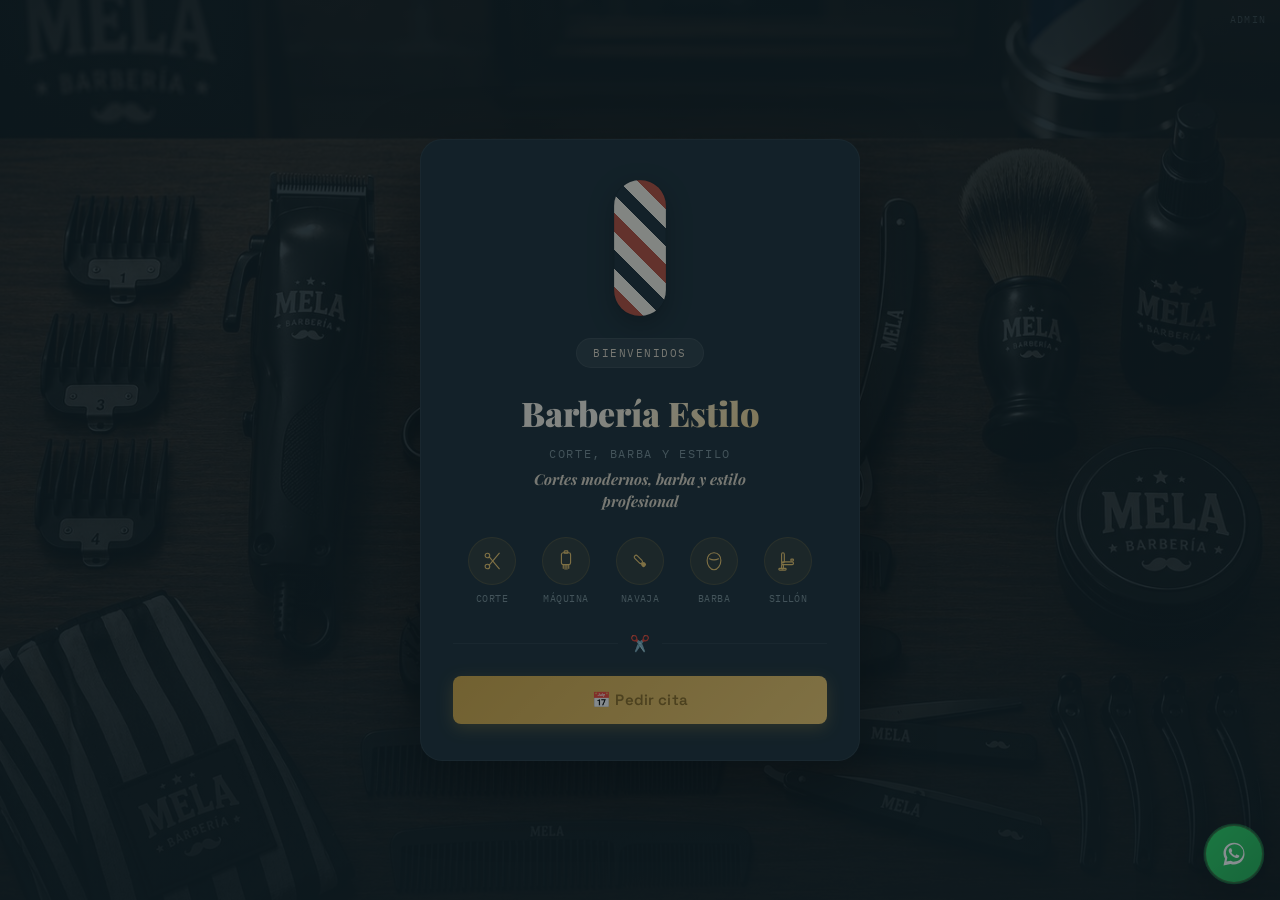
==== agenda.html.html @ bf713945 "renombrar index a agenda" ====
<!DOCTYPE html>
<html lang="es">
<head>
  <meta charset="UTF-8" />
  <meta http-equiv="refresh" content="0; url=bienvenida.html">
  <meta name="viewport" content="width=device-width, initial-scale=1.0" />
  <title>Barbería Estilo — Agenda tu Cita</title>
  <link rel="preconnect" href="https://fonts.googleapis.com" />
  <link rel="preconnect" href="https://fonts.gstatic.com" crossorigin />
  <link href="https://fonts.googleapis.com/css2?family=Playfair+Display:ital,wght@0,700;0,900;1,700&family=Space+Grotesk:wght@400;500;600;700&family=IBM+Plex+Mono:wght@400;500;600&display=swap" rel="stylesheet" />
  <link rel="stylesheet" href="css/style.css" />
</head>
<body class="barber-bg page-fade">
  <a href="admin.html" class="corner-admin">Admin</a>

  <div class="page">
    <header class="top">
      <p id="bizTagline">Corte, barba y estilo</p>
      <h1 id="bizName">Barbería Estilo</h1>
      <a href="bienvenida.html" class="home-link" id="btnGoHome">← Inicio</a>
    </header>

    <div class="barber-strip" aria-hidden="true"></div>
    <div class="tools-row" aria-hidden="true">
      <span>💈</span><span>✂️</span><span>🪒</span>
    </div>

    <div class="schedule-split" id="scheduleSplit">

      <!-- Calendario completo (visible por defecto) -->
      <section class="sheet calendar-sheet" id="calendarSheet">
        <div class="calendar-header">
          <button class="calendar-nav-btn" id="btnCalPrev" aria-label="Mes anterior" type="button">◀</button>
          <h2 id="calMonthLabel">—</h2>
          <button class="calendar-nav-btn" id="btnCalNext" aria-label="Mes siguiente" type="button">▶</button>
        </div>
        <div class="calendar-grid" id="calendarGrid"></div>
        <div class="calendar-legend">
          <span><i class="dot dot-today"></i> Hoy</span>
          <span><i class="dot dot-selected"></i> Elegido</span>
          <span><i class="dot dot-rest"></i> Cerrado</span>
        </div>
      </section>

      <!-- Barra colapsada (visible solo cuando hay día seleccionado) -->
      <button class="cal-collapsed-bar" id="calCollapsedBar" aria-label="Mostrar calendario" type="button">
        <span class="ccb-icon">📅</span>
        <span class="ccb-label" id="ccbLabel">—</span>
        <span class="ccb-arrow">▼</span>
      </button>

      <!-- Panel de horarios -->
      <section class="sheet slots-panel" id="slotsPanel">
        <div class="day-chip-bar">
          <span class="day-chip-label">Citas para</span>
          <span class="day-chip" id="selectedDayChip">
            <span class="day-chip-dot"></span>
            <span id="selectedDayLabel">—</span>
          </span>
        </div>
        <div id="dayContent"></div>
      </section>

    </div>
  </div>

  <!-- Modal de reserva -->
  <div class="overlay" id="overlay">
    <div class="modal">
      <div class="form-content" id="formContent">
        <button class="modal-close" id="btnCancel" aria-label="Cerrar">✕</button>
        <h3>Confirma tu cita</h3>
        <p class="modal-sub" id="modalSummary">—</p>

        <div class="field">
          <label>¿Qué servicio quieres?</label>
          <div class="service-grid" id="serviceGrid">
            <div class="service-card" data-service="Corte de pelo">
              <span class="icon">✂️</span>
              <span class="label">Corte de pelo</span>
            </div>
            <div class="service-card" data-service="Arreglo de barba">
              <span class="icon">🪒</span>
              <span class="label">Arreglo de barba</span>
            </div>
            <div class="service-card" data-service="Corte + Barba">
              <span class="icon">💈</span>
              <span class="label">Corte y barba</span>
            </div>
            <div class="service-card" data-service="Diseño / Marcado">
              <span class="icon">🎯</span>
              <span class="label">Diseño / Marcado</span>
            </div>
          </div>
        </div>

        <div class="contact-reveal" id="contactReveal">
          <div class="contact-reveal-inner">
            <div class="field">
              <label for="inputName">Tu nombre</label>
              <input type="text" id="inputName" placeholder="Ej: Juan Pérez" autocomplete="given-name" />
            </div>
            <div class="field">
              <label for="inputPhone">Tu WhatsApp</label>
              <input type="tel" id="inputPhone" placeholder="Ej: 3001234567" autocomplete="tel" inputmode="numeric" />
            </div>

            <div class="modal-actions">
              <button class="btn btn-primary" id="btnConfirm">📲 Enviar por WhatsApp</button>
            </div>
          </div>
        </div>
      </div>

      <!-- Pantalla de éxito: aparece tras confirmar, antes de ir a WhatsApp -->
      <div class="success-screen" id="successScreen">
        <div class="success-check">
          <svg viewBox="0 0 52 52">
            <circle class="success-check-circle" cx="26" cy="26" r="24" fill="none"/>
            <path class="success-check-mark" fill="none" d="M14 27l7 7 17-17"/>
          </svg>
        </div>
        <h3>¡Cita enviada!</h3>
        <p>Te llevamos a WhatsApp para confirmar…</p>
      </div>
    </div>
  </div>

  <!-- Pantalla de transición -->
  <div class="cut-transition" id="cutTransition" aria-hidden="true">
    <div class="cut-transition-img">
      <img src="img/transicion-vuelta.jpg" alt="Barbero cortando el cabello de un niño en la barbería" />
    </div>
    <p class="cut-transition-text">Volviendo al inicio…</p>
  </div>

  <script src="js/config.js"></script>
  <script src="js/dates.js"></script>
  <script src="js/store.js"></script>
  <script src="js/client.js"></script>
  <script src="js/whatsapp-float.js"></script>
</body>
</html>
---- css/style.css ----
/* ============================================================
   BARBERÍA ESTILO — Diseño Premium v2
   Inspiración: señalética vintage de peluquerías clásicas +
   tarjetas de presentación de lujo + tablero analógico de vuelos
   ============================================================ */

@import url('https://fonts.googleapis.com/css2?family=Playfair+Display:ital,wght@0,700;0,900;1,700&family=Space+Grotesk:wght@400;500;600;700&family=IBM+Plex+Mono:wght@400;500;600&display=swap');

:root {
  /* Paleta */
  --bg:        #0e1a1f;
  --bg-mid:    #142028;
  --bg-card:   #1a2b34;
  --paper:     #f5efe3;
  --paper-dim: #e0d6c5;
  --paper-off: #cfc4ae;
  --ink:       #1b1f22;
  --ink-mid:   #3d4a50;
  --ink-soft:  #7a8d94;

  --gold:      #d4a843;
  --gold-lt:   #f0c76a;
  --gold-dk:   #8a6920;
  --gold-bg:   rgba(212, 168, 67, 0.10);

  --rust:      #b84c3a;
  --rust-lt:   #e0705c;
  --sage:      #5a9472;
  --sage-bg:   rgba(90, 148, 114, 0.12);
  --occupied:  rgba(184, 76, 58, 0.12);

  --line:      rgba(255,255,255,0.06);
  --line-warm: rgba(212, 168, 67, 0.15);

  /* Tipografía */
  --font-serif:   'Playfair Display', 'Georgia', serif;
  --font-display: 'Space Grotesk', 'Segoe UI', sans-serif;
  --font-mono:    'IBM Plex Mono', 'Courier New', monospace;
  --font-body:    'Space Grotesk', 'Segoe UI', sans-serif;

  --radius-sm: 8px;
  --radius:    14px;
  --radius-lg: 22px;

  /* Sombras */
  --shadow-sm:  0 2px 8px rgba(0,0,0,0.25);
  --shadow-md:  0 8px 28px rgba(0,0,0,0.35);
  --shadow-lg:  0 24px 64px rgba(0,0,0,0.55);
  --glow-gold:  0 0 24px rgba(212,168,67,0.18);
}

/* ─── RESET ─── */
*, *::before, *::after { box-sizing: border-box; }
html, body { margin: 0; padding: 0; }
html {
  background-color: var(--bg);
  color-scheme: dark;
  overflow-x: hidden;
}

/* ─── BODY ─── */
body {
  background-color: var(--bg);
  color: var(--paper);
  font-family: var(--font-body);
  font-size: 15px;
  line-height: 1.5;
  min-height: 100vh;
  -webkit-font-smoothing: antialiased;
  -moz-osx-font-smoothing: grayscale;
}

a { color: inherit; }

/* ─── TRANSICIÓN ENTRE PÁGINAS (fade de entrada general) ───
   Importante: aquí solo se anima "opacity", nunca "transform".
   Si el <body> tuviera una propiedad transform (aunque sea
   translateY(0) al terminar), el fondo fijo (foto) dejaría de
   anclarse a la ventana del navegador y "temblaría"/se movería
   raro al hacer scroll en el celular. */
body.page-fade {
  opacity: 0;
  animation: pageFadeIn 0.45s ease forwards;
}
@keyframes pageFadeIn {
  from { opacity: 0; }
  to   { opacity: 1; }
}
body.page-fade-out {
  animation: pageFadeOut 0.32s ease forwards;
}
@keyframes pageFadeOut {
  from { opacity: 1; }
  to   { opacity: 0; }
}
@media (prefers-reduced-motion: reduce) {
  body.page-fade,
  body.page-fade-out { animation: none; opacity: 1; }
}
/* ─── PANTALLA DE TRANSICIÓN: imagen del barbero al pedir cita ─── */
.cut-transition {
  position: fixed;
  inset: 0;
  z-index: 999;
  display: none;
  flex-direction: column;
  align-items: center;
  justify-content: center;
  gap: 18px;
  background: var(--bg);
  opacity: 0;
}
.cut-transition.is-visible {
  display: flex;
  animation: cutFadeIn 0.4s ease forwards;
}
@keyframes cutFadeIn {
  from { opacity: 0; }
  to   { opacity: 1; }
}

.cut-transition-img {
  position: relative;
  width: min(94vw, 620px);
  aspect-ratio: 5 / 4;
  border-radius: 22px;
  overflow: hidden;
  border: 2px solid var(--line-warm);
  box-shadow: 0 18px 50px rgba(0,0,0,0.5);
}
.cut-transition-img img {
  width: 100%;
  height: 100%;
  object-fit: cover;
  display: block;
  animation: cutZoom 2.5s ease-in-out forwards;
}
@keyframes cutZoom {
  from { transform: scale(1); }
  to   { transform: scale(1.08); }
}

/* Barras de carga a los lados de la imagen */
.cut-transition-img::before,
.cut-transition-img::after {
  content: '';
  position: absolute;
  top: 0;
  width: 4px;
  height: 0;
  background: linear-gradient(to bottom, var(--gold), var(--gold-dk));
  border-radius: 0 2px 2px 0;
  z-index: 2;
  animation: sideBarFill 2.3s ease-in-out forwards;
}
.cut-transition-img::before { left: 0; border-radius: 0 2px 2px 0; }
.cut-transition-img::after  { right: 0; border-radius: 2px 0 0 2px; }

@keyframes sideBarFill {
  0%   { height: 0; opacity: 1; }
  85%  { height: 100%; opacity: 1; }
  100% { height: 100%; opacity: 0.7; }
}

.cut-transition-text {
  font-family: var(--font-mono);
  font-size: 15px;
  letter-spacing: 0.04em;
  color: var(--paper-dim);
  animation: cutTextPulse 1.4s ease-in-out infinite;
}
@keyframes cutTextPulse {
  0%, 100% { opacity: 0.6; }
  50% { opacity: 1; }
}

@media (prefers-reduced-motion: reduce) {
  .cut-transition-img img { animation: none; }
  .cut-transition-text { animation: none; opacity: 1; }
}

/* ─── FONDO: solo la foto, fija detrás de todo el contenido ───
   Se oscurece con un degradado encima (en vez de aclarar/oscurecer
   la imagen misma) para que el texto y las tarjetas claras sigan
   siendo perfectamente legibles. translateZ(0) + will-change fuerzan
   a que el navegador la trate como una capa aparte: así no tiembla
   ni parpadea al hacer scroll en el celular. */
body.barber-bg {
  position: relative;
}

body.barber-bg::after {
  content: "";
  position: fixed;
  top: 0;
  right: 0;
  bottom: 0;
  left: 0;
  z-index: 0;
  pointer-events: none;
  background-color: var(--bg);
  background-image:
    linear-gradient(
      180deg,
      rgba(14,26,31,0.88) 0%,
      rgba(14,26,31,0.78) 30%,
      rgba(14,26,31,0.82) 70%,
      rgba(14,26,31,0.92) 100%
    ),
    url('../img/fondo-completo.jpg');
  background-repeat: no-repeat, no-repeat;
  background-position: center, center;
  background-size: cover, cover;
  transform: translateZ(0);
  will-change: transform;
  backface-visibility: hidden;
}

body.barber-bg .page,
body.barber-bg .landing {
  position: relative;
  z-index: 1;
}

/* ─── ENLACE ADMIN (esquina) ─── */
.corner-admin {
  position: fixed;
  top: 12px;
  right: 14px;
  font-family: var(--font-mono);
  font-size: 10px;
  letter-spacing: 0.12em;
  text-transform: uppercase;
  color: var(--ink-soft);
  text-decoration: none;
  opacity: 0.35;
  z-index: 100;
  transition: opacity 0.15s, color 0.15s;
}
.corner-admin:hover { opacity: 1; color: var(--gold); }

/* ─── LAYOUT ─── */
.page {
  max-width: 660px;
  margin: 0 auto;
  padding: 36px 20px 80px;
}

/* ─── HEADER ─── */
header.top {
  text-align: center;
  margin-bottom: 28px;
  padding-bottom: 24px;
  border-bottom: 1px solid var(--line);
}

header.top h1 {
  font-family: var(--font-serif);
  font-size: 38px;
  font-weight: 900;
  letter-spacing: -0.01em;
  margin: 0 0 4px;
  background: linear-gradient(135deg, var(--paper) 40%, var(--gold-lt) 100%);
  -webkit-background-clip: text;
  -webkit-text-fill-color: transparent;
  background-clip: text;
}

header.top p {
  font-family: var(--font-mono);
  font-size: 12px;
  letter-spacing: 0.18em;
  text-transform: uppercase;
  color: var(--gold);
  margin: 0 0 14px;
}

/* ─── DECORACIÓN BARBERÍA ─── */
.barber-strip {
  height: 5px;
  border-radius: 999px;
  margin-bottom: 20px;
  background: repeating-linear-gradient(
    45deg,
    var(--rust) 0 8px,
    #fff 8px 16px,
    var(--sage) 16px 24px,
    #fff 24px 32px
  );
  opacity: 0.7;
}

.tools-row {
  display: flex;
  justify-content: center;
  gap: 20px;
  font-size: 20px;
  margin: 0 0 20px;
  opacity: 0.85;
}

/* Subtle bob animation for tools */
.tools-row span:nth-child(1) { animation: bob 2.8s ease-in-out infinite; }
.tools-row span:nth-child(2) { animation: bob 2.8s ease-in-out infinite 0.4s; }
.tools-row span:nth-child(3) { animation: bob 2.8s ease-in-out infinite 0.8s; }

@keyframes bob {
  0%, 100% { transform: translateY(0); }
  50%       { transform: translateY(-4px); }
}

/* ─── ENLACE INICIO ─── */
.home-link {
  display: inline-flex;
  align-items: center;
  gap: 6px;
  font-family: var(--font-mono);
  font-size: 11px;
  letter-spacing: 0.12em;
  text-transform: uppercase;
  color: var(--ink-soft);
  text-decoration: none;
  border: 1px solid var(--line);
  border-radius: 999px;
  padding: 6px 14px;
  transition: border-color 0.15s, color 0.15s;
}
.home-link:hover { border-color: var(--gold); color: var(--gold); }

/* ─── TIRA DE FECHAS ─── */
.date-strip {
  display: flex;
  gap: 8px;
  overflow-x: auto;
  padding-bottom: 10px;
  margin-bottom: 24px;
  scrollbar-width: thin;
  scrollbar-color: var(--line-warm) transparent;
}

.date-chip {
  flex: 0 0 auto;
  min-width: 62px;
  text-align: center;
  background: var(--bg-card);
  border: 1px solid var(--line);
  border-radius: var(--radius-sm);
  padding: 12px 8px;
  cursor: pointer;
  transition: transform 0.15s cubic-bezier(.34,1.56,.64,1),
              border-color 0.15s, background 0.15s, box-shadow 0.15s;
  font-family: var(--font-mono);
  position: relative;
}

.date-chip:hover {
  transform: translateY(-3px);
  border-color: var(--line-warm);
  box-shadow: var(--shadow-sm);
}

.date-chip .dow {
  display: block;
  font-size: 10px;
  letter-spacing: 0.12em;
  text-transform: uppercase;
  color: var(--ink-soft);
}

.date-chip .day {
  display: block;
  font-size: 22px;
  font-weight: 700;
  margin-top: 3px;
  color: var(--paper);
}

.date-chip.is-rest {
  border-color: rgba(184,76,58,0.35);
  background: rgba(184,76,58,0.06);
  opacity: 0.75;
}
.date-chip.is-rest .day { color: var(--rust-lt); }
.date-chip.is-rest .dow { color: var(--rust-lt); opacity: 0.6; }
.date-chip.is-rest:hover { transform: none; box-shadow: none; }

.closed-tag {
  display: block;
  margin-top: 4px;
  font-size: 8px;
  letter-spacing: 0.08em;
  text-transform: uppercase;
  font-weight: 600;
  color: var(--rust-lt);
}

/* ─── CALENDARIO DEL CLIENTE (libreta de turnos) ─── */
.calendar-sheet { padding-bottom: 18px; }

.calendar-header {
  display: flex;
  align-items: center;
  justify-content: space-between;
  gap: 10px;
  margin-bottom: 2px;
}
.calendar-header h2 {
  margin: 0;
  text-align: center;
  flex: 1;
}

.calendar-nav-btn {
  width: 36px;
  height: 36px;
  flex-shrink: 0;
  border-radius: 50%;
  border: 1.5px solid var(--paper-dim);
  background: #fff;
  color: var(--ink-mid);
  font-size: 12px;
  display: flex;
  align-items: center;
  justify-content: center;
  cursor: pointer;
  transition: border-color 0.15s, color 0.15s, transform 0.12s, box-shadow 0.15s;
}
.calendar-nav-btn:hover:not(:disabled) {
  border-color: var(--gold);
  color: var(--gold-dk);
  transform: translateY(-1px);
  box-shadow: var(--shadow-sm);
}
.calendar-nav-btn:active:not(:disabled) { transform: scale(0.94); }
.calendar-nav-btn:disabled { opacity: 0.25; cursor: default; }

.calendar-grid {
  display: grid;
  grid-template-columns: repeat(7, 1fr);
  gap: 6px;
  margin: 18px 0 14px;
}

.calendar-cell {
  position: relative;
  aspect-ratio: 1;
  display: flex;
  flex-direction: column;
  align-items: center;
  justify-content: center;
  gap: 3px;
  border-radius: var(--radius-sm);
  border: 1.5px solid var(--paper-dim);
  background: #fff;
  cursor: pointer;
  transition: transform 0.14s cubic-bezier(.34,1.56,.64,1),
              border-color 0.15s, background 0.15s, box-shadow 0.15s;
}
.calendar-cell:hover { transform: translateY(-2px); box-shadow: var(--shadow-sm); border-color: var(--sage); }

.cal-day-num {
  font-family: var(--font-display);
  font-size: 15px;
  font-weight: 700;
  color: var(--ink);
}

.calendar-cell.is-head {
  background: transparent;
  border: none;
  cursor: default;
  aspect-ratio: auto;
  padding: 4px 0;
  font-family: var(--font-mono);
  font-size: 10px;
  letter-spacing: 0.1em;
  color: var(--ink-soft);
}
.calendar-cell.is-head:hover { transform: none; box-shadow: none; }

.calendar-cell.is-empty { background: transparent; border: none; cursor: default; }
.calendar-cell.is-empty:hover { transform: none; box-shadow: none; }

.calendar-cell.is-disabled {
  background: transparent;
  border-color: transparent;
  cursor: default;
  pointer-events: none;
}
.calendar-cell.is-disabled .cal-day-num { color: var(--paper-off); font-weight: 500; }

.calendar-cell.is-today {
  border-color: var(--sage);
  box-shadow: 0 0 0 2px rgba(90,148,114,0.18);
}

.calendar-cell.is-closed { background: rgba(184,76,58,0.05); border-color: rgba(184,76,58,0.25); }
.calendar-cell.is-closed .cal-day-num { color: var(--rust); opacity: 0.75; }

.calendar-cell.is-selected {
  background: var(--gold);
  border-color: var(--gold);
  box-shadow: 0 4px 16px rgba(212,168,67,0.35);
  transform: translateY(-2px);
}
.calendar-cell.is-selected .cal-day-num { color: var(--gold-dk); }
.calendar-cell.is-selected.is-today { box-shadow: 0 4px 16px rgba(212,168,67,0.35), 0 0 0 2px var(--sage); }

.cal-meal-dot { font-size: 9px; line-height: 1; }

.cal-closed-dot {
  width: 5px;
  height: 5px;
  border-radius: 50%;
  background: var(--rust);
}

.calendar-legend {
  display: flex;
  flex-wrap: wrap;
  gap: 14px;
  font-size: 11px;
  font-family: var(--font-mono);
  color: var(--ink-soft);
}
.calendar-legend span { display: inline-flex; align-items: center; gap: 6px; }
.dot-today { background: #fff; border: 2px solid var(--sage); }
.dot-selected { background: var(--gold); border: 1px solid var(--gold); }

.date-chip.is-active {
  background: var(--gold);
  border-color: var(--gold);
  box-shadow: 0 4px 20px rgba(212,168,67,0.35);
  transform: translateY(-3px);
}
.date-chip.is-active .dow,
.date-chip.is-active .day { color: var(--gold-dk); }

/* Insignia "HOY" para ubicar el día actual aunque no esté seleccionado */
.date-chip.is-today::after {
  content: 'HOY';
  position: absolute;
  top: -7px;
  right: -6px;
  background: var(--sage);
  color: #fff;
  font-size: 8px;
  font-weight: 700;
  letter-spacing: 0.05em;
  padding: 2px 6px;
  border-radius: 999px;
  box-shadow: 0 2px 6px rgba(0,0,0,0.3);
}
.date-chip.is-today.is-active::after { background: var(--rust); }

/* Indicador de horario de comida en la tira de fechas */
.meal-dot {
  display: block;
  margin-top: 4px;
  font-size: 11px;
  opacity: 0.85;
}

/* ─── TARJETA "PAPER" ─── */
.sheet {
  background: var(--paper);
  color: var(--ink);
  border-radius: var(--radius);
  padding: 26px 22px;
  margin-bottom: 20px;
  box-shadow: var(--shadow-md);
}

/* ─── LAYOUT: CALENDARIO SOLO → COLAPSA → HORARIO APARECE ─── */
.schedule-split {
  display: flex;
  flex-direction: column;
  gap: 0;
}

/* Calendario: visible por defecto, se oculta cuando hay día seleccionado */
.calendar-sheet {
  overflow: hidden;
  max-height: 900px;
  opacity: 1;
  margin-bottom: 20px;
  transition:
    max-height 0.45s cubic-bezier(.4,0,.2,1),
    opacity 0.3s ease,
    margin 0.35s ease,
    padding 0.35s ease;
}
.schedule-split.has-day .calendar-sheet {
  max-height: 0;
  opacity: 0;
  margin-bottom: 0;
  padding-top: 0;
  padding-bottom: 0;
  pointer-events: none;
}

/* ─── BARRA COLAPSADA: solo aparece cuando hay día ─── */
.cal-collapsed-bar {
  display: none; /* oculta por defecto */
  width: 100%;
  align-items: center;
  gap: 10px;
  background: var(--paper);
  border: 1.5px solid var(--gold);
  border-radius: var(--radius);
  padding: 13px 18px;
  margin-bottom: 14px;
  cursor: pointer;
  text-align: left;
  font-family: var(--font-mono);
  font-size: 13px;
  font-weight: 600;
  color: var(--gold-dk);
  box-shadow: var(--shadow-sm);
  transition: background 0.15s, box-shadow 0.15s, transform 0.12s;
  animation: slideDown 0.35s cubic-bezier(.4,0,.2,1) forwards;
}
.cal-collapsed-bar:hover {
  background: rgba(212,168,67,0.08);
  box-shadow: var(--shadow-md);
  transform: translateY(-1px);
}
.ccb-icon { font-size: 16px; }
.ccb-label { flex: 1; letter-spacing: 0.03em; }
.ccb-arrow {
  font-size: 11px;
  opacity: 0.6;
  transition: transform 0.25s ease;
}
.cal-collapsed-bar:hover .ccb-arrow { transform: translateY(2px); }

/* Mostrar barra colapsada cuando hay día */
.schedule-split.has-day .cal-collapsed-bar {
  display: flex;
}

@keyframes slideDown {
  from { opacity: 0; transform: translateY(-6px); }
  to   { opacity: 1; transform: translateY(0); }
}

/* ─── PANEL DE HORARIOS ─── */
.slots-panel {
  max-height: 0;
  overflow: hidden;
  opacity: 0;
  margin-bottom: 0;
  padding-top: 0;
  padding-bottom: 0;
  transition:
    max-height 0.5s cubic-bezier(.4,0,.2,1),
    opacity 0.35s ease 0.1s,
    padding 0.4s ease,
    margin 0.4s ease;
  pointer-events: none;
}
.schedule-split.has-day .slots-panel {
  max-height: 2000px;
  opacity: 1;
  margin-bottom: 20px;
  padding-top: 20px;
  padding-bottom: 20px;
  pointer-events: auto;
}

/* ─── CHIPS DE DÍA SELECCIONADO ─── */
.day-chip-bar {
  display: flex;
  align-items: center;
  gap: 8px;
  margin-bottom: 16px;
  flex-wrap: wrap;
}
.day-chip-label {
  font-family: var(--font-mono);
  font-size: 11px;
  letter-spacing: 0.08em;
  text-transform: uppercase;
  color: var(--ink-soft);
  margin-right: 2px;
}
.day-chip {
  display: inline-flex;
  align-items: center;
  gap: 5px;
  background: var(--gold);
  color: var(--gold-dk);
  font-family: var(--font-mono);
  font-size: 12px;
  font-weight: 700;
  letter-spacing: 0.04em;
  padding: 5px 12px;
  border-radius: 999px;
  box-shadow: 0 2px 8px rgba(212,168,67,0.35);
}
.day-chip-dot {
  width: 6px;
  height: 6px;
  border-radius: 50%;
  background: var(--gold-dk);
  opacity: 0.6;
}

/* ─── GRID DE HORARIOS: 2 COLUMNAS ─── */
/* ─── GRID DE HORARIOS: PÍLDORAS COMPACTAS ─── */
.slots-grid {
  display: grid;
  grid-template-columns: repeat(4, 1fr);
  gap: 7px;
}
@media (max-width: 480px) {
  .slots-grid { grid-template-columns: repeat(3, 1fr); }
}
@media (max-width: 320px) {
  .slots-grid { grid-template-columns: repeat(2, 1fr); }
}

.flap-compact {
  display: flex;
  flex-direction: column;
  align-items: center;
  justify-content: center;
  gap: 2px;
  background: #fff;
  border: 1.5px solid var(--paper-dim);
  border-radius: 10px;
  padding: 9px 4px;
  cursor: pointer;
  transition: border-color 0.15s, background 0.15s, transform 0.12s, box-shadow 0.15s;
  text-align: center;
  position: relative;
  overflow: hidden;
}
.flap-compact::after {
  content: '';
  position: absolute;
  top: 0; left: 0; right: 0;
  height: 2px;
  background: var(--sage);
  transform: scaleX(0);
  transform-origin: left;
  transition: transform 0.18s ease;
  border-radius: 2px 2px 0 0;
}
.flap-compact:hover {
  border-color: var(--sage);
  background: var(--sage-bg);
  transform: translateY(-2px);
  box-shadow: 0 3px 10px rgba(90,148,114,0.18);
}
.flap-compact:hover::after { transform: scaleX(1); }

.flap-compact .fc-time {
  font-family: var(--font-mono);
  font-size: 13px;
  font-weight: 700;
  color: var(--ink);
  letter-spacing: 0.01em;
  line-height: 1.1;
}
.flap-compact .fc-status {
  font-family: var(--font-mono);
  font-size: 9px;
  letter-spacing: 0.07em;
  text-transform: uppercase;
  color: var(--sage);
  font-weight: 600;
  line-height: 1;
}
.flap-compact.is-busy {
  background: rgba(0,0,0,0.02);
  opacity: 0.4;
  cursor: default;
  pointer-events: none;
}
.flap-compact.is-busy .fc-time { color: var(--ink-soft); text-decoration: line-through; }
.flap-compact.is-busy .fc-status { color: var(--ink-soft); }

.flap-compact.is-break {
  background: rgba(212,168,67,0.07);
  border-color: rgba(212,168,67,0.3);
  border-style: dashed;
  cursor: default;
  pointer-events: none;
  grid-column: 1 / -1;
  flex-direction: row;
  gap: 8px;
  padding: 8px 14px;
  justify-content: center;
  border-radius: 8px;
}
.flap-compact.is-break .fc-time {
  font-size: 11px;
  color: var(--gold-dk);
  font-weight: 600;
}
.flap-compact.is-break .fc-status {
  color: var(--gold-dk);
  opacity: 0.7;
}

.sheet h2 {
  font-family: var(--font-serif);
  font-size: 22px;
  font-weight: 700;
  margin: 0 0 4px;
  color: var(--ink);
  text-transform: capitalize;
}

.sheet .sub {
  color: var(--ink-mid);
  font-size: 13px;
  margin: 0 0 20px;
  font-family: var(--font-mono);
  letter-spacing: 0.04em;
}

/* ─── SLOTS DE HORARIO ─── */
.board {
  display: flex;
  flex-direction: column;
  gap: 8px;
}

.flap {
  display: flex;
  align-items: center;
  justify-content: space-between;
  background: #fff;
  border: 1.5px solid var(--paper-dim);
  border-radius: var(--radius-sm);
  padding: 14px 18px;
  cursor: pointer;
  transition: border-color 0.15s, background 0.15s, transform 0.12s, box-shadow 0.15s;
  position: relative;
  overflow: hidden;
}

/* Acento izquierdo al hover */
.flap.is-free::before {
  content: '';
  position: absolute;
  left: 0; top: 0; bottom: 0;
  width: 3px;
  background: var(--sage);
  border-radius: 3px 0 0 3px;
  opacity: 0;
  transition: opacity 0.15s;
}

.flap.is-free:hover {
  border-color: var(--sage);
  background: var(--sage-bg);
  transform: translateX(2px);
  box-shadow: var(--shadow-sm);
}
.flap.is-free:hover::before { opacity: 1; }

.flap .time {
  font-family: var(--font-mono);
  font-size: 17px;
  font-weight: 600;
  letter-spacing: 0.06em;
  color: var(--ink);
}

.flap-right {
  display: flex;
  align-items: center;
  gap: 10px;
}

.flap .status {
  font-family: var(--font-mono);
  font-size: 11px;
  letter-spacing: 0.12em;
  text-transform: uppercase;
  padding: 4px 10px;
  border-radius: 999px;
  font-weight: 500;
}

.flap.is-free .status {
  background: var(--sage-bg);
  color: #2d6644;
  border: 1px solid rgba(90,148,114,0.25);
}

.flap-arrow {
  font-size: 15px;
  color: var(--sage);
  font-weight: 700;
  transition: transform 0.15s;
}
.flap.is-free:hover .flap-arrow { transform: translateX(4px); }

.flap.is-busy {
  cursor: default;
  opacity: 0.5;
}
.flap.is-busy .status {
  background: var(--occupied);
  color: var(--rust);
  border: 1px solid rgba(184,76,58,0.2);
}
.flap.is-busy .time { color: var(--ink-mid); }

/* Tarjeta de horario de comida dentro del tablero (no clickeable) */
.flap.is-break {
  cursor: default;
  background: var(--gold-bg);
  border: 1.5px dashed var(--gold);
}
.flap.is-break:hover { transform: none; box-shadow: none; }
.flap.is-break .time { color: var(--gold-dk); font-weight: 700; }
.status-break {
  background: rgba(212,168,67,0.22);
  color: var(--gold-dk);
  border: 1px solid rgba(212,168,67,0.35);
}

/* Resumen de comida arriba del tablero del día */
.meal-banner {
  display: flex;
  flex-wrap: wrap;
  gap: 8px;
  margin-bottom: 16px;
}
.meal-chip {
  display: inline-flex;
  align-items: center;
  gap: 6px;
  background: var(--gold-bg);
  border: 1px solid var(--line-warm);
  color: var(--gold-dk);
  font-family: var(--font-mono);
  font-size: 12px;
  letter-spacing: 0.02em;
  padding: 7px 12px;
  border-radius: 999px;
  font-weight: 600;
}

/* Aviso día cerrado */
.rest-notice {
  border: 1.5px dashed rgba(184,76,58,0.4);
  border-radius: var(--radius-sm);
  padding: 20px;
  text-align: center;
  font-size: 14px;
  color: var(--rust);
  background: rgba(184,76,58,0.05);
}
.rest-notice strong {
  display: block;
  font-family: var(--font-serif);
  font-size: 17px;
  margin-bottom: 8px;
  color: var(--ink);
}
.rest-reason {
  display: block;
  font-family: var(--font-mono);
  font-size: 12px;
  letter-spacing: 0.02em;
  color: var(--ink-mid);
  background: rgba(0,0,0,0.04);
  border-radius: 6px;
  padding: 5px 10px;
  margin: 0 auto 10px;
  max-width: fit-content;
}

/* ─── BOTONES ─── */
.btn {
  display: inline-flex;
  align-items: center;
  justify-content: center;
  gap: 8px;
  font-family: var(--font-display);
  font-weight: 600;
  font-size: 15px;
  padding: 13px 20px;
  border-radius: var(--radius-sm);
  border: none;
  cursor: pointer;
  text-decoration: none;
  transition: transform 0.1s, filter 0.15s, box-shadow 0.15s;
  letter-spacing: 0.01em;
}
.btn:active { transform: scale(0.97); }

.btn-primary {
  background: linear-gradient(135deg, var(--gold) 0%, var(--gold-lt) 100%);
  color: var(--gold-dk);
  width: 100%;
  box-shadow: 0 4px 16px rgba(212,168,67,0.30);
}
.btn-primary:hover {
  filter: brightness(1.08);
  box-shadow: 0 6px 24px rgba(212,168,67,0.45);
}

.btn-ghost {
  background: transparent;
  color: var(--ink-mid);
  border: 1.5px solid var(--paper-dim);
}
.btn-ghost:hover { background: var(--paper-dim); }

.btn-accept { background: var(--sage); color: #fff; }
.btn-reject { background: var(--rust); color: #fff; }
.btn-small { font-size: 13px; padding: 8px 12px; }

/* ─── MODAL / OVERLAY ─── */
.overlay {
  position: fixed;
  inset: 0;
  background: rgba(8, 14, 18, 0.75);
  backdrop-filter: blur(6px);
  -webkit-backdrop-filter: blur(6px);
  display: none;
  align-items: center;
  justify-content: center;
  padding: 20px;
  z-index: 200;
  opacity: 0;
  transition: opacity 0.2s;
}
.overlay.is-open {
  display: flex;
  animation: overlayIn 0.22s ease forwards;
}
@keyframes overlayIn {
  from { opacity: 0; }
  to   { opacity: 1; }
}

.modal {
  background: var(--paper);
  color: var(--ink);
  border-radius: var(--radius-lg);
  padding: 28px 24px;
  width: 100%;
  max-width: 400px;
  box-shadow: var(--shadow-lg), var(--glow-gold);
  animation: modalSlide 0.25s cubic-bezier(.34,1.56,.64,1) forwards;
  position: relative;
}
@keyframes modalSlide {
  from { transform: translateY(18px) scale(0.97); opacity: 0; }
  to   { transform: translateY(0) scale(1); opacity: 1; }
}

/* Banda dorada decorativa arriba del modal */
.modal::before {
  content: '';
  position: absolute;
  top: 0; left: 24px; right: 24px;
  height: 3px;
  background: linear-gradient(90deg, var(--rust), var(--gold), var(--sage));
  border-radius: 0 0 4px 4px;
}

.modal-close {
  position: absolute;
  top: 16px;
  right: 16px;
  width: 30px;
  height: 30px;
  display: flex;
  align-items: center;
  justify-content: center;
  border: none;
  background: var(--paper-dim);
  color: var(--ink-mid);
  border-radius: 50%;
  font-size: 14px;
  cursor: pointer;
  transition: background 0.15s, color 0.15s;
}
.modal-close:hover { background: var(--rust); color: #fff; }

.modal h3 {
  font-family: var(--font-serif);
  font-size: 22px;
  font-weight: 700;
  margin: 8px 0 4px;
  color: var(--ink);
}

.modal-sub {
  font-family: var(--font-mono);
  font-size: 13px;
  color: var(--gold-dk);
  margin: 0 0 20px;
  letter-spacing: 0.04em;
  background: var(--gold-bg);
  padding: 6px 12px;
  border-radius: 6px;
  display: inline-block;
}

/* ─── CAMPO ─── */
.field {
  margin-bottom: 16px;
}

/* ─── ÁREA DE NOMBRE/WHATSAPP, se despliega tras elegir servicio ─── */
.contact-reveal {
  display: grid;
  grid-template-rows: 0fr;
  opacity: 0;
  transition: grid-template-rows 0.38s cubic-bezier(.4,0,.2,1),
              opacity 0.3s ease;
}
.contact-reveal.is-open {
  grid-template-rows: 1fr;
  opacity: 1;
}
.contact-reveal-inner {
  overflow: hidden;
  min-height: 0;
}
.contact-reveal .field:first-of-type {
  margin-top: 18px;
}
.field label {
  display: block;
  font-size: 11px;
  font-family: var(--font-mono);
  text-transform: uppercase;
  letter-spacing: 0.1em;
  color: var(--ink-mid);
  margin-bottom: 7px;
  font-weight: 500;
}
.field input {
  width: 100%;
  padding: 12px 14px;
  border-radius: var(--radius-sm);
  border: 1.5px solid var(--paper-dim);
  font-family: var(--font-body);
  font-size: 15px;
  background: #fff;
  color: var(--ink);
  transition: border-color 0.15s, box-shadow 0.15s;
}
.field input:focus {
  outline: none;
  border-color: var(--gold);
  box-shadow: 0 0 0 3px rgba(212,168,67,0.15);
}
.field input::placeholder { color: var(--paper-off); }

/* ─── GRID DE SERVICIOS ─── */
.service-grid {
  display: grid;
  grid-template-columns: repeat(2, 1fr);
  gap: 8px;
  margin-bottom: 6px;
}

.service-card {
  background: #fff;
  border: 1.5px solid var(--paper-dim);
  border-radius: var(--radius-sm);
  padding: 14px 8px;
  text-align: center;
  cursor: pointer;
  transition: border-color 0.15s, transform 0.12s cubic-bezier(.34,1.56,.64,1),
              background 0.15s, box-shadow 0.15s;
  user-select: none;
}
.service-card:hover {
  transform: translateY(-2px);
  box-shadow: var(--shadow-sm);
}
.service-card .icon {
  font-size: 24px;
  display: block;
  margin-bottom: 6px;
  line-height: 1;
}
.service-card .label {
  font-family: var(--font-display);
  font-weight: 600;
  font-size: 12px;
  display: block;
  color: var(--ink-mid);
}
.service-card.is-active {
  border-color: var(--gold);
  background: var(--gold-bg);
  box-shadow: 0 2px 12px rgba(212,168,67,0.2);
}
.service-card.is-active .label { color: var(--gold-dk); }

/* ─── ACCIONES DEL MODAL ─── */
.modal-actions {
  display: flex;
  gap: 10px;
  margin-top: 20px;
}
.modal-actions .btn { flex: 1; }

/* ─── PANTALLA DE ÉXITO (tras confirmar la cita) ─── */
.success-screen {
  display: none;
  flex-direction: column;
  align-items: center;
  text-align: center;
  padding: 12px 4px 4px;
}
.success-screen.is-visible {
  display: flex;
  animation: successFadeIn 0.3s ease forwards;
}
@keyframes successFadeIn {
  from { opacity: 0; transform: scale(0.95); }
  to   { opacity: 1; transform: scale(1); }
}

.success-check { width: 84px; height: 84px; margin-bottom: 14px; }
.success-check svg { width: 100%; height: 100%; }

.success-check-circle {
  stroke: var(--sage);
  stroke-width: 3;
  stroke-dasharray: 151;
  stroke-dashoffset: 151;
  animation: successCircle 0.5s cubic-bezier(.65,0,.45,1) forwards;
}
.success-check-mark {
  stroke: var(--sage);
  stroke-width: 4;
  stroke-linecap: round;
  stroke-linejoin: round;
  stroke-dasharray: 36;
  stroke-dashoffset: 36;
  animation: successMark 0.35s ease forwards 0.45s;
}
@keyframes successCircle {
  to { stroke-dashoffset: 0; }
}
@keyframes successMark {
  to { stroke-dashoffset: 0; }
}

.success-screen h3 {
  font-family: var(--font-serif);
  font-size: 21px;
  font-weight: 700;
  margin: 4px 0 6px;
  color: var(--ink);
}
.success-screen p {
  font-family: var(--font-mono);
  font-size: 13px;
  color: var(--ink-mid);
  margin: 0;
}

/* ─── ADMIN: LISTA DE CITAS ─── */
.appt {
  border: 1px solid var(--paper-dim);
  border-radius: var(--radius-sm);
  padding: 14px 16px;
  margin-bottom: 8px;
  display: flex;
  align-items: center;
  justify-content: space-between;
  gap: 10px;
  flex-wrap: wrap;
  background: #fff;
}
.appt .who { font-weight: 600; color: var(--ink); }
.appt .when {
  font-family: var(--font-mono);
  font-size: 13px;
  color: var(--ink-soft);
}
.appt .tag {
  font-size: 11px;
  text-transform: uppercase;
  letter-spacing: 0.1em;
  padding: 3px 9px;
  border-radius: 999px;
  font-family: var(--font-mono);
}
.tag-pendiente { background: rgba(212,168,67,0.2); color: var(--gold-dk); }
.tag-confirmada { background: rgba(90,148,114,0.18); color: #2d6644; }
.tag-rechazada { background: rgba(184,76,58,0.15); color: var(--rust); }
.appt-actions { display: flex; gap: 6px; }
.empty { color: var(--ink-soft); font-size: 14px; text-align: center; padding: 20px 0; }

/* ─── ADMIN: TIPO Y ALCANCE DEL HORARIO DE COMIDA ─── */
.meal-type-grid {
  display: grid;
  grid-template-columns: repeat(3, 1fr);
  gap: 8px;
}
.scope-grid {
  display: grid;
  grid-template-columns: repeat(2, 1fr);
  gap: 8px;
}
@media (min-width: 420px) {
  .scope-grid { grid-template-columns: repeat(4, 1fr); }
}

.meal-type-card,
.scope-card {
  background: #fff;
  border: 1.5px solid var(--paper-dim);
  border-radius: var(--radius-sm);
  padding: 12px 6px;
  text-align: center;
  cursor: pointer;
  font-family: var(--font-display);
  font-weight: 600;
  font-size: 12px;
  color: var(--ink-mid);
  display: flex;
  align-items: center;
  justify-content: center;
  transition: border-color 0.15s, transform 0.12s cubic-bezier(.34,1.56,.64,1),
              background 0.15s, box-shadow 0.15s;
  user-select: none;
}
.meal-type-card { flex-direction: column; }
.meal-type-card .icon { font-size: 22px; display: block; margin-bottom: 5px; line-height: 1; }
.meal-type-card:hover,
.scope-card:hover { transform: translateY(-2px); box-shadow: var(--shadow-sm); }
.meal-type-card.is-active,
.scope-card.is-active {
  border-color: var(--gold);
  background: var(--gold-bg);
  color: var(--gold-dk);
  box-shadow: 0 2px 12px rgba(212,168,67,0.2);
}

/* ─── ADMIN: LISTA DE HORARIOS DE COMIDA GUARDADOS ─── */
.meal-row {
  display: flex;
  align-items: center;
  justify-content: space-between;
  gap: 10px;
  border: 1px solid var(--paper-dim);
  border-radius: var(--radius-sm);
  padding: 12px 14px;
  margin-bottom: 8px;
  background: #fff;
}
.meal-row .meal-info { display: flex; flex-direction: column; gap: 3px; min-width: 0; }
.meal-row .meal-title {
  font-weight: 600;
  color: var(--ink);
  font-size: 14px;
  display: flex;
  align-items: center;
  gap: 6px;
}
.meal-row .meal-time { font-family: var(--font-mono); font-size: 12px; color: var(--ink-soft); }
.meal-row .meal-scope { font-family: var(--font-mono); font-size: 11px; color: var(--gold-dk); }

.btn-delete-small {
  width: 30px;
  height: 30px;
  flex-shrink: 0;
  border-radius: 50%;
  border: none;
  background: var(--occupied);
  color: var(--rust);
  cursor: pointer;
  display: flex;
  align-items: center;
  justify-content: center;
  font-size: 14px;
  transition: background 0.15s, color 0.15s;
}
.btn-delete-small:hover { background: var(--rust); color: #fff; }

/* ─── ADMIN: CALENDARIO ─── */
.cal-grid {
  display: grid;
  grid-template-columns: repeat(7, 1fr);
  gap: 6px;
}
.cal-cell {
  aspect-ratio: 1;
  display: flex;
  align-items: center;
  justify-content: center;
  border-radius: var(--radius-sm);
  border: 1px solid var(--paper-dim);
  font-family: var(--font-mono);
  font-size: 13px;
  cursor: pointer;
  background: #fff;
  transition: border-color 0.12s;
  position: relative;
}
.cal-cell:hover { border-color: var(--gold); }
.cal-cell.is-off { color: var(--ink-soft); background: transparent; border: none; cursor: default; }
.cal-cell.is-rest { background: var(--rust); color: #fff; border-color: var(--rust); }
.cal-cell.is-partial { background: var(--gold-bg); border-color: var(--gold); color: var(--gold-dk); }
.cal-cell.has-break::after {
  content: '';
  position: absolute;
  bottom: 5px;
  left: 50%;
  transform: translateX(-50%);
  width: 5px;
  height: 5px;
  border-radius: 50%;
  background: var(--gold);
}
.cal-cell.is-rest.has-break::after { background: #fff; }
.cal-legend {
  display: flex;
  gap: 16px;
  font-size: 12px;
  color: var(--ink-soft);
  margin-top: 10px;
}
.cal-legend span { display: inline-flex; align-items: center; gap: 6px; }
.dot { width: 10px; height: 10px; border-radius: 50%; display: inline-block; }
.dot-rest { background: var(--rust); }
.dot-partial { background: var(--gold-bg); border: 1.5px solid var(--gold); }
.dot-normal { background: #fff; border: 1px solid var(--paper-dim); }

/* ─── PIE ─── */
footer.foot {
  text-align: center;
  font-size: 12px;
  color: var(--ink-soft);
  margin-top: 32px;
}
footer.foot a { color: var(--gold); text-decoration: none; }
footer.foot .sep { margin: 0 8px; opacity: 0.3; }

/* ─── PÁGINA DE BIENVENIDA ─── */
.landing {
  min-height: 100vh;
  display: flex;
  align-items: center;
  justify-content: center;
  padding: 24px;
  position: relative;
  overflow: hidden;
}
.landing-card {
  max-width: 440px;
  width: 100%;
  text-align: center;
  position: relative;
  z-index: 1;
  background: var(--bg-card);
  border: 1px solid var(--line);
  border-radius: var(--radius-lg);
  padding: 40px 32px 36px;
  box-shadow: var(--shadow-lg);
}
.landing-card .badge {
  display: inline-flex;
  margin-bottom: 20px;
  background: rgba(245,239,227,0.08);
  color: var(--paper-dim);
  border: 1px solid var(--line);
  font-family: var(--font-mono);
  font-size: 11px;
  letter-spacing: 0.14em;
  text-transform: uppercase;
  padding: 6px 16px;
  border-radius: 999px;
}
.landing-card h1 {
  font-family: var(--font-serif);
  font-size: 34px;
  font-weight: 900;
  margin: 0 0 6px;
  background: linear-gradient(135deg, var(--paper) 40%, var(--gold-lt) 100%);
  -webkit-background-clip: text;
  -webkit-text-fill-color: transparent;
  background-clip: text;
}
.landing-card .sub {
  font-family: var(--font-mono);
  font-size: 12px;
  letter-spacing: 0.14em;
  text-transform: uppercase;
  color: var(--ink-soft);
  margin: 0 0 6px;
}
.landing-card .est-line {
  font-family: var(--font-mono);
  font-size: 11px;
  color: var(--ink-soft);
  margin: 0 0 28px;
  letter-spacing: 0.2em;
}
.landing-card .divider {
  display: flex;
  align-items: center;
  gap: 12px;
  margin: 20px 0;
  color: var(--ink-soft);
  font-size: 16px;
}
.landing-card .divider::before,
.landing-card .divider::after {
  content: '';
  flex: 1;
  height: 1px;
  background: var(--line);
}
.landing-card .btn { width: 100%; }
.landing-card .btn + .btn { margin-top: 10px; }

/* Poste de barbería */
.barber-pole {
  width: 52px;
  height: 136px;
  margin: 0 auto 22px;
  border-radius: 26px;
  background: repeating-linear-gradient(
    45deg,
    var(--rust) 0 13px,
    var(--paper) 13px 26px,
    var(--bg-card) 26px 39px,
    var(--paper) 39px 52px
  );
  background-size: 100% 200%;
  animation: pole-spin 1.8s linear infinite;
  box-shadow: 0 8px 24px rgba(0,0,0,0.35);
}
.barber-pole::after {
  content: '';
  display: block;
  width: 100%;
  height: 100%;
  border-radius: 23px;
  box-shadow: inset 0 0 0 1px rgba(0,0,0,0.1);
}
@keyframes pole-spin {
  to { background-position: 0 -52px; }
}
@media (prefers-reduced-motion: reduce) {
  .barber-pole { animation: none; }
  .tools-row span { animation: none; }
}

/* ─── BOTÓN FLOTANTE DE WHATSAPP ─── */
.wa-float {
  position: fixed;
  right: 18px;
  bottom: 18px;
  bottom: calc(18px + env(safe-area-inset-bottom, 0px));
  width: 56px;
  height: 56px;
  border-radius: 50%;
  background: linear-gradient(135deg, #2bd366, #1f9e4d);
  color: #fff;
  display: flex;
  align-items: center;
  justify-content: center;
  box-shadow: var(--shadow-lg), 0 0 0 1px rgba(212,168,67,0.25);
  z-index: 300;
  text-decoration: none;
  transition: transform 0.15s, box-shadow 0.15s;
}
.wa-float:hover {
  transform: translateY(-3px) scale(1.04);
  box-shadow: var(--shadow-lg), 0 0 0 2px var(--gold);
}
.wa-float:active { transform: scale(0.96); }

.wa-float-ping {
  position: absolute;
  inset: 0;
  border-radius: 50%;
  background: #2bd366;
  opacity: 0.5;
  animation: wa-ping 2.6s ease-out infinite;
  z-index: -1;
}
@keyframes wa-ping {
  0%   { transform: scale(1); opacity: 0.45; }
  70%  { transform: scale(1.7); opacity: 0; }
  100% { transform: scale(1.7); opacity: 0; }
}

/* ─── FRASE DESTACADA DEL BANNER ─── */
.hero-phrase {
  font-family: var(--font-serif);
  font-style: italic;
  font-weight: 700;
  font-size: 15px;
  color: var(--paper-dim);
  max-width: 280px;
  margin: 0 auto 24px;
  line-height: 1.45;
  position: relative;
  z-index: 1;
}

/* ─── TIRA DE ICONOS DE BARBERÍA ─── */
.icon-strip {
  display: flex;
  justify-content: center;
  gap: 14px;
  flex-wrap: wrap;
  margin: 4px 0 26px;
  position: relative;
  z-index: 1;
}
.icon-chip {
  display: flex;
  flex-direction: column;
  align-items: center;
  gap: 7px;
  width: 60px;
}
.icon-chip .icon-circle {
  width: 48px;
  height: 48px;
  border-radius: 50%;
  display: flex;
  align-items: center;
  justify-content: center;
  background: var(--gold-bg);
  border: 1px solid var(--line-warm);
  color: var(--gold-lt);
  transition: transform 0.15s, background 0.15s, border-color 0.15s;
}
.icon-chip:hover .icon-circle {
  transform: translateY(-3px);
  background: rgba(212,168,67,0.18);
  border-color: var(--gold);
}
.icon-chip svg { width: 22px; height: 22px; }
.icon-chip .icon-label {
  font-family: var(--font-mono);
  font-size: 9.5px;
  letter-spacing: 0.05em;
  text-transform: uppercase;
  color: var(--ink-soft);
  text-align: center;
}

/* ─── ACCESSIBILITY FOCUS ─── */
a:focus-visible,
button:focus-visible,
.flap:focus-visible,
.date-chip:focus-visible,
.cal-cell:focus-visible,
.calendar-cell:focus-visible,
.calendar-nav-btn:focus-visible,
.service-card:focus-visible,
.meal-type-card:focus-visible,
.scope-card:focus-visible {
  outline: 2px solid var(--gold);
  outline-offset: 2px;
}

/* ─── RESPONSIVE ─── */

/* Tablet: la página ya está centrada con max-width, aquí solo afinamos
   espaciados y tamaños para que no se vea ni "apretado" ni perdido */
@media (min-width: 441px) and (max-width: 860px) {
  .page { padding: 32px 28px 80px; }
  .landing-card { max-width: 440px; padding: 40px 36px 36px; }
  .icon-chip { width: 70px; }
}

/* Celular */
@media (max-width: 440px) {
  header.top h1 { font-size: 30px; }
  .modal { padding: 22px 18px; }
  .date-chip { min-width: 56px; }
  .page { padding: 24px 14px 60px; }
  .wa-float { width: 50px; height: 50px; right: 14px; bottom: 14px; bottom: calc(14px + env(safe-area-inset-bottom, 0px)); }
  .icon-strip { gap: 10px; }
  .icon-chip { width: 54px; }
  .icon-chip .icon-circle { width: 44px; height: 44px; }
  .calendar-grid { gap: 4px; }
  .cal-day-num { font-size: 13px; }
  .calendar-nav-btn { width: 32px; height: 32px; }
}

@media (prefers-reduced-motion: reduce) {
  .wa-float-ping { animation: none; }
}
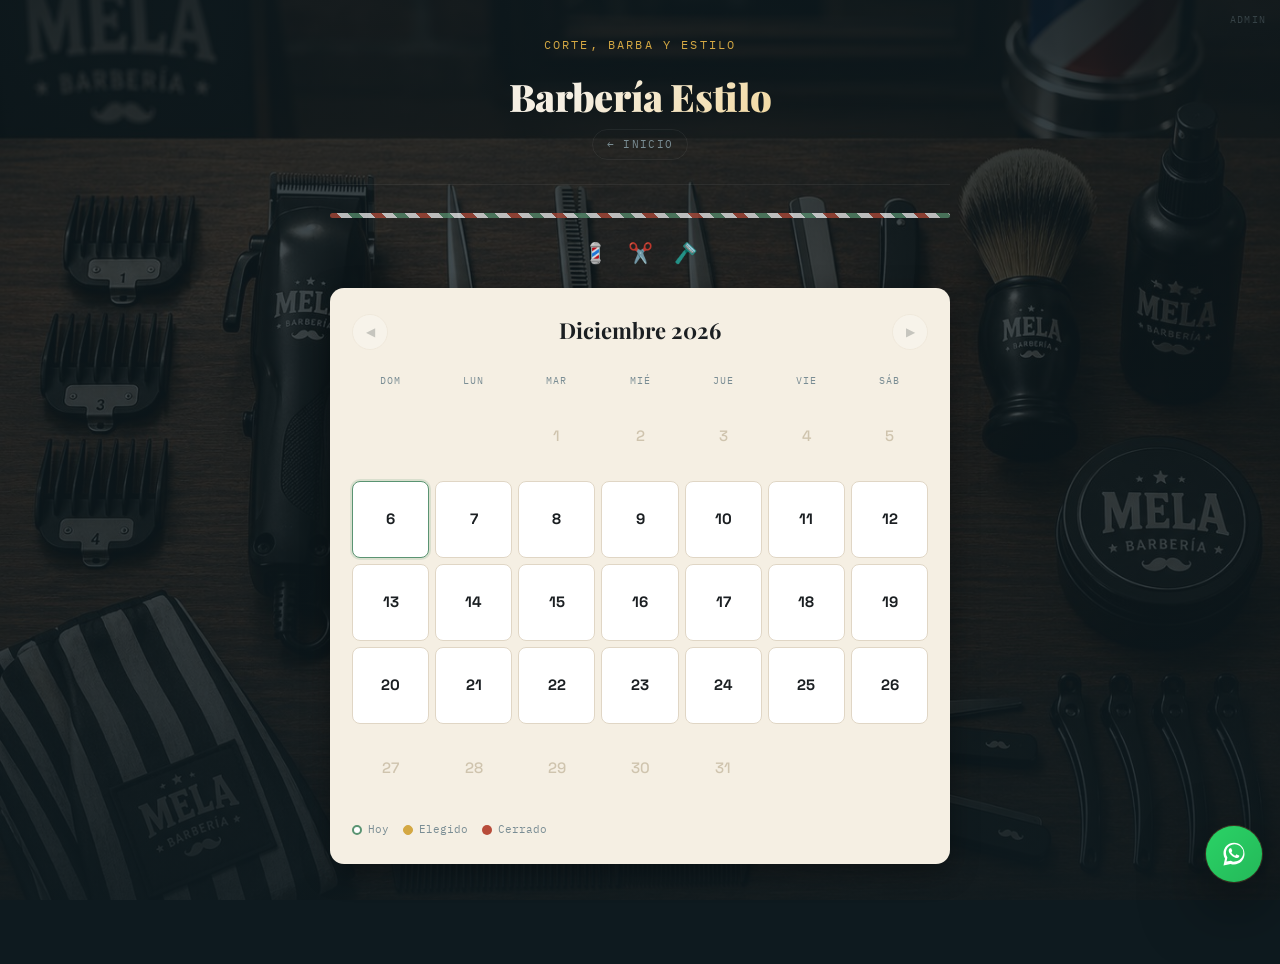
==== commit eddf0973: "quitar  bug de bienvenido" ====
--- a/agenda.html.html
+++ b/agenda.html.html
@@ -2,7 +2,6 @@
 <html lang="es">
 <head>
   <meta charset="UTF-8" />
-  <meta http-equiv="refresh" content="0; url=bienvenida.html">
   <meta name="viewport" content="width=device-width, initial-scale=1.0" />
   <title>Barbería Estilo — Agenda tu Cita</title>
   <link rel="preconnect" href="https://fonts.googleapis.com" />
@@ -112,7 +111,6 @@
         </div>
       </div>
 
-      <!-- Pantalla de éxito: aparece tras confirmar, antes de ir a WhatsApp -->
       <div class="success-screen" id="successScreen">
         <div class="success-check">
           <svg viewBox="0 0 52 52">
@@ -126,7 +124,6 @@
     </div>
   </div>
 
-  <!-- Pantalla de transición -->
   <div class="cut-transition" id="cutTransition" aria-hidden="true">
     <div class="cut-transition-img">
       <img src="img/transicion-vuelta.jpg" alt="Barbero cortando el cabello de un niño en la barbería" />
@@ -140,4 +137,4 @@
   <script src="js/client.js"></script>
   <script src="js/whatsapp-float.js"></script>
 </body>
-</html>
+</html>
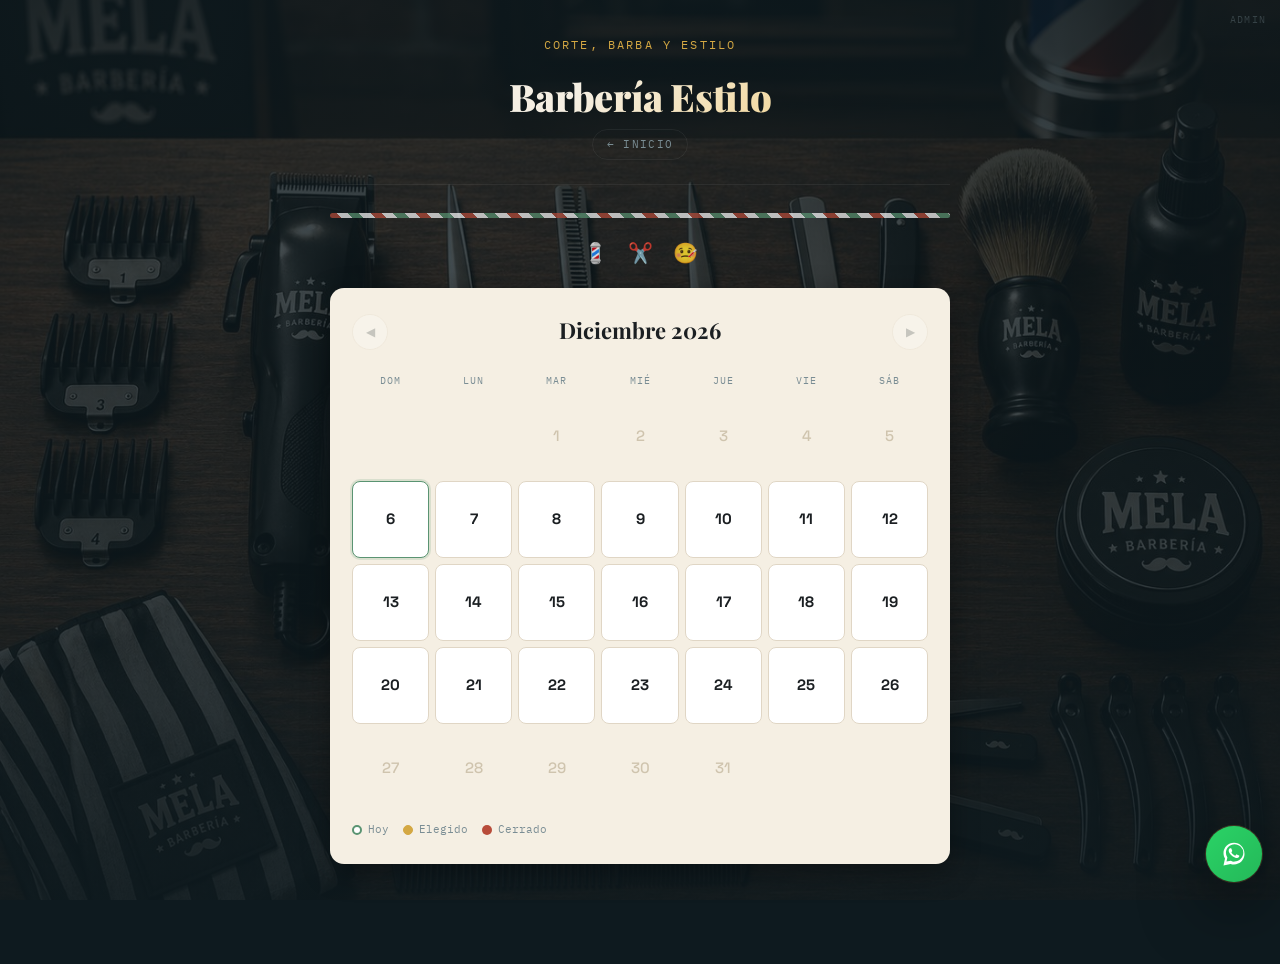
==== commit 12d26b9b: "poner precio" ====
--- a/agenda.html.html
+++ b/agenda.html.html
@@ -3,7 +3,7 @@
 <head>
   <meta charset="UTF-8" />
   <meta name="viewport" content="width=device-width, initial-scale=1.0" />
-  <title>Barbería Estilo — Agenda tu Cita</title>
+  <title>Barberia -- Agenda tu Cita</title>
   <link rel="preconnect" href="https://fonts.googleapis.com" />
   <link rel="preconnect" href="https://fonts.gstatic.com" crossorigin />
   <link href="https://fonts.googleapis.com/css2?family=Playfair+Display:ital,wght@0,700;0,900;1,700&family=Space+Grotesk:wght@400;500;600;700&family=IBM+Plex+Mono:wght@400;500;600&display=swap" rel="stylesheet" />
@@ -15,23 +15,22 @@
   <div class="page">
     <header class="top">
       <p id="bizTagline">Corte, barba y estilo</p>
-      <h1 id="bizName">Barbería Estilo</h1>
-      <a href="bienvenida.html" class="home-link" id="btnGoHome">← Inicio</a>
+      <h1 id="bizName">Barberia Estilo</h1>
+      <a href="bienvenida.html" class="home-link" id="btnGoHome">&larr; Inicio</a>
     </header>
 
     <div class="barber-strip" aria-hidden="true"></div>
     <div class="tools-row" aria-hidden="true">
-      <span>💈</span><span>✂️</span><span>🪒</span>
+      <span>&#128136;</span><span>&#9986;&#65039;</span><span>&#129298;</span>
     </div>
 
     <div class="schedule-split" id="scheduleSplit">
 
-      <!-- Calendario completo (visible por defecto) -->
       <section class="sheet calendar-sheet" id="calendarSheet">
         <div class="calendar-header">
-          <button class="calendar-nav-btn" id="btnCalPrev" aria-label="Mes anterior" type="button">◀</button>
-          <h2 id="calMonthLabel">—</h2>
-          <button class="calendar-nav-btn" id="btnCalNext" aria-label="Mes siguiente" type="button">▶</button>
+          <button class="calendar-nav-btn" id="btnCalPrev" aria-label="Mes anterior" type="button">&#9664;</button>
+          <h2 id="calMonthLabel">&#8212;</h2>
+          <button class="calendar-nav-btn" id="btnCalNext" aria-label="Mes siguiente" type="button">&#9654;</button>
         </div>
         <div class="calendar-grid" id="calendarGrid"></div>
         <div class="calendar-legend">
@@ -41,20 +40,18 @@
         </div>
       </section>
 
-      <!-- Barra colapsada (visible solo cuando hay día seleccionado) -->
       <button class="cal-collapsed-bar" id="calCollapsedBar" aria-label="Mostrar calendario" type="button">
-        <span class="ccb-icon">📅</span>
-        <span class="ccb-label" id="ccbLabel">—</span>
-        <span class="ccb-arrow">▼</span>
+        <span class="ccb-icon">&#128197;</span>
+        <span class="ccb-label" id="ccbLabel">&#8212;</span>
+        <span class="ccb-arrow">&#9660;</span>
       </button>
 
-      <!-- Panel de horarios -->
       <section class="sheet slots-panel" id="slotsPanel">
         <div class="day-chip-bar">
           <span class="day-chip-label">Citas para</span>
           <span class="day-chip" id="selectedDayChip">
             <span class="day-chip-dot"></span>
-            <span id="selectedDayLabel">—</span>
+            <span id="selectedDayLabel">&#8212;</span>
           </span>
         </div>
         <div id="dayContent"></div>
@@ -63,32 +60,35 @@
     </div>
   </div>
 
-  <!-- Modal de reserva -->
   <div class="overlay" id="overlay">
     <div class="modal">
       <div class="form-content" id="formContent">
-        <button class="modal-close" id="btnCancel" aria-label="Cerrar">✕</button>
+        <button class="modal-close" id="btnCancel" aria-label="Cerrar">&#10005;</button>
         <h3>Confirma tu cita</h3>
-        <p class="modal-sub" id="modalSummary">—</p>
+        <p class="modal-sub" id="modalSummary">&#8212;</p>
 
         <div class="field">
-          <label>¿Qué servicio quieres?</label>
+          <label>&#191;Qu&#233; servicio quieres?</label>
           <div class="service-grid" id="serviceGrid">
             <div class="service-card" data-service="Corte de pelo">
-              <span class="icon">✂️</span>
+              <span class="icon">&#9986;&#65039;</span>
               <span class="label">Corte de pelo</span>
+              <span class="price">$18.000</span>
             </div>
             <div class="service-card" data-service="Arreglo de barba">
-              <span class="icon">🪒</span>
+              <span class="icon">&#129298;</span>
               <span class="label">Arreglo de barba</span>
+              <span class="price">$7.000</span>
             </div>
             <div class="service-card" data-service="Corte + Barba">
-              <span class="icon">💈</span>
+              <span class="icon">&#128136;</span>
               <span class="label">Corte y barba</span>
+              <span class="price">$25.000</span>
             </div>
-            <div class="service-card" data-service="Diseño / Marcado">
-              <span class="icon">🎯</span>
-              <span class="label">Diseño / Marcado</span>
+            <div class="service-card" data-service="Dise&#241;o / Marcado">
+              <span class="icon">&#127919;</span>
+              <span class="label">Dise&#241;o / Marcado</span>
+              <span class="price">$8.000</span>
             </div>
           </div>
         </div>
@@ -97,15 +97,14 @@
           <div class="contact-reveal-inner">
             <div class="field">
               <label for="inputName">Tu nombre</label>
-              <input type="text" id="inputName" placeholder="Ej: Juan Pérez" autocomplete="given-name" />
+              <input type="text" id="inputName" placeholder="Ej: Juan P&#233;rez" autocomplete="given-name" />
             </div>
             <div class="field">
               <label for="inputPhone">Tu WhatsApp</label>
               <input type="tel" id="inputPhone" placeholder="Ej: 3001234567" autocomplete="tel" inputmode="numeric" />
             </div>
-
             <div class="modal-actions">
-              <button class="btn btn-primary" id="btnConfirm">📲 Enviar por WhatsApp</button>
+              <button class="btn btn-primary" id="btnConfirm">&#128242; Enviar por WhatsApp</button>
             </div>
           </div>
         </div>
@@ -118,17 +117,17 @@
             <path class="success-check-mark" fill="none" d="M14 27l7 7 17-17"/>
           </svg>
         </div>
-        <h3>¡Cita enviada!</h3>
-        <p>Te llevamos a WhatsApp para confirmar…</p>
+        <h3>&#161;Cita enviada!</h3>
+        <p>Te llevamos a WhatsApp para confirmar&#8230;</p>
       </div>
     </div>
   </div>
 
   <div class="cut-transition" id="cutTransition" aria-hidden="true">
     <div class="cut-transition-img">
-      <img src="img/transicion-vuelta.jpg" alt="Barbero cortando el cabello de un niño en la barbería" />
+      <img src="img/transicion-vuelta.jpg" alt="Barbero cortando el cabello de un nino en la barberia" />
     </div>
-    <p class="cut-transition-text">Volviendo al inicio…</p>
+    <p class="cut-transition-text">Volviendo al inicio&#8230;</p>
   </div>
 
   <script src="js/config.js"></script>
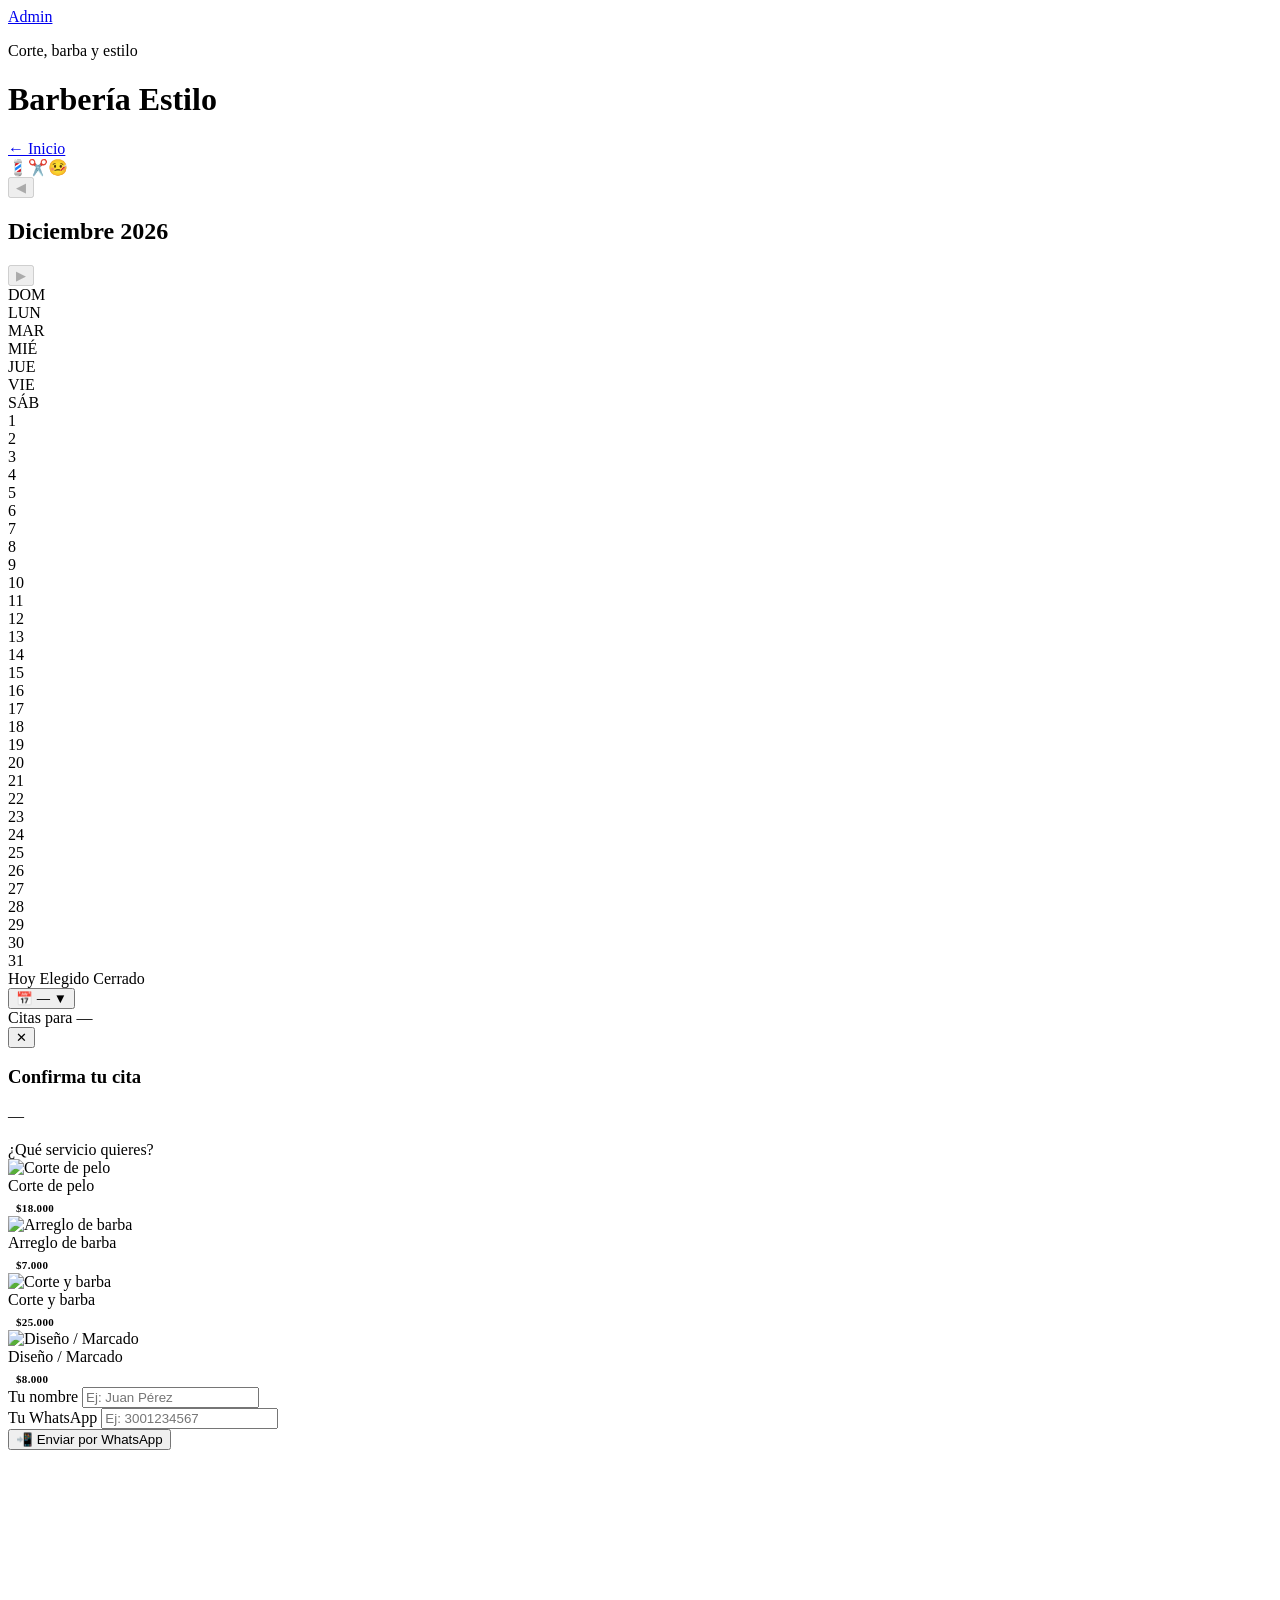
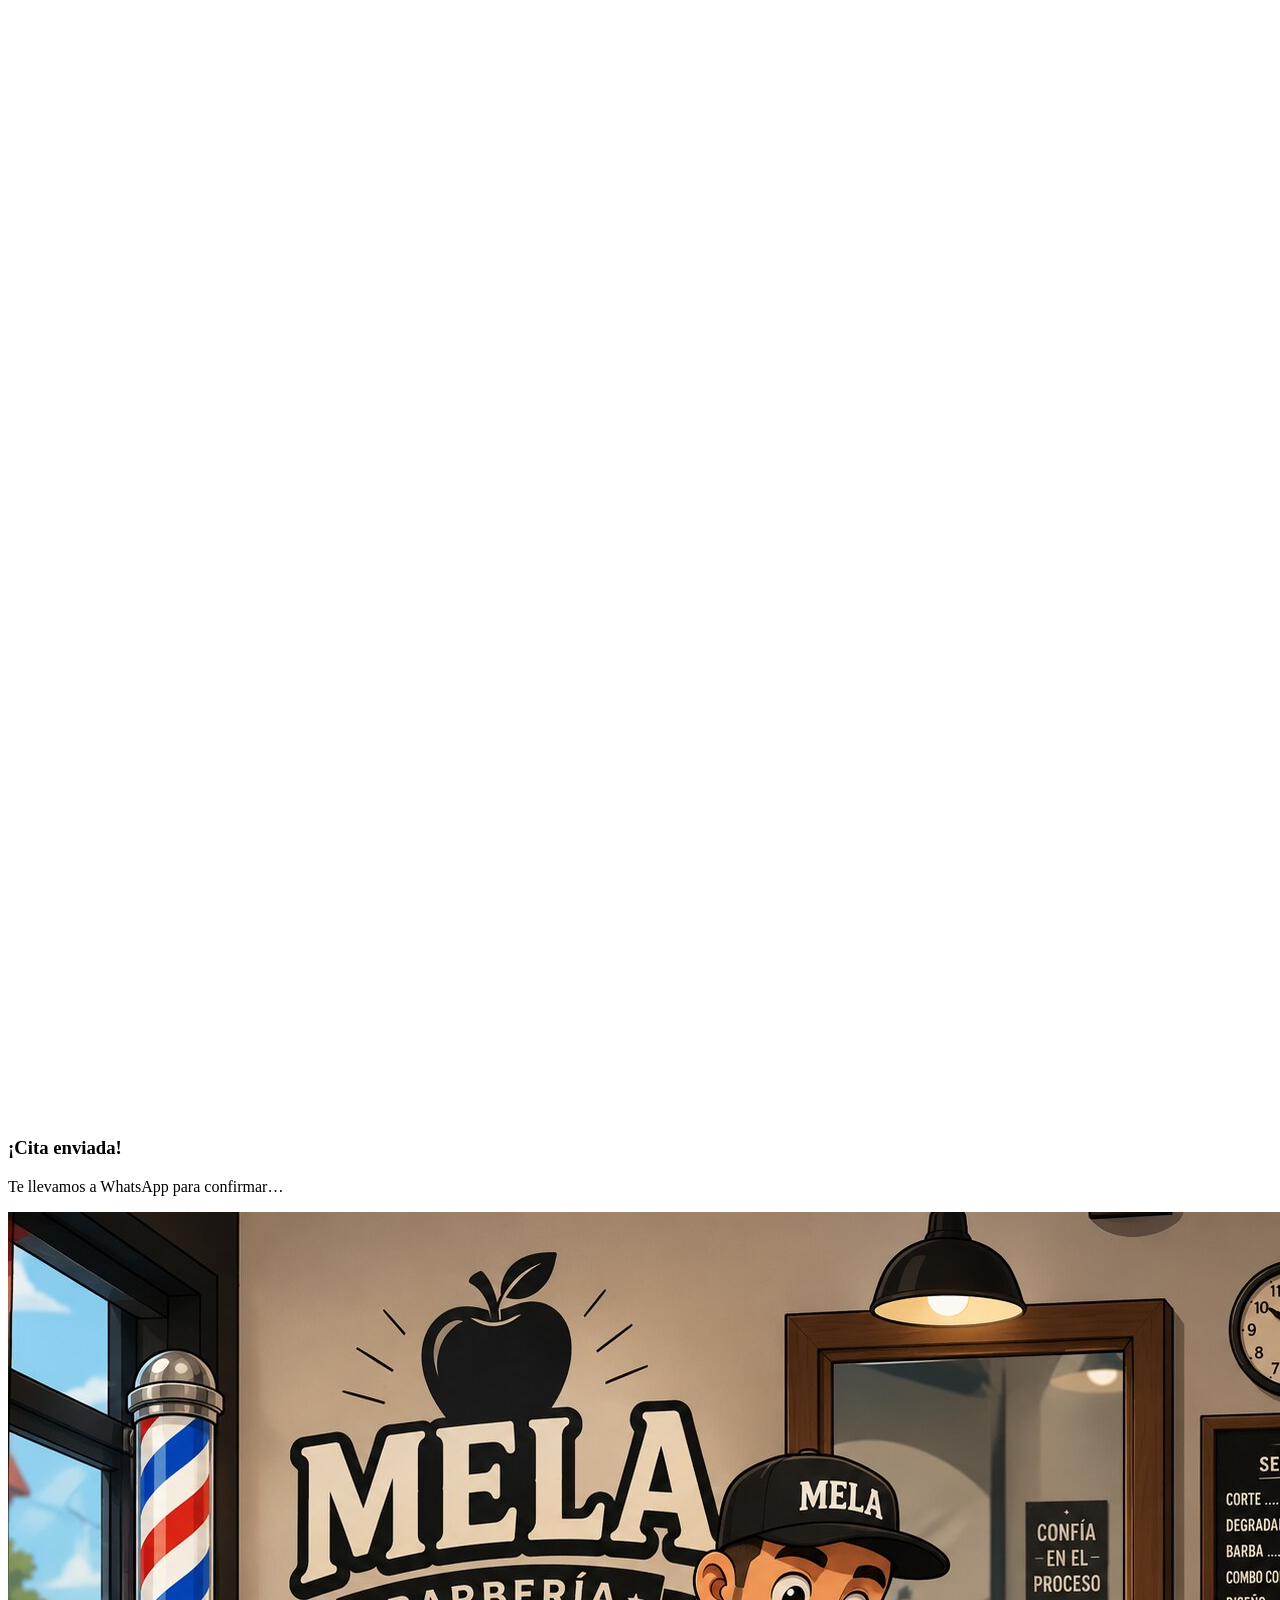
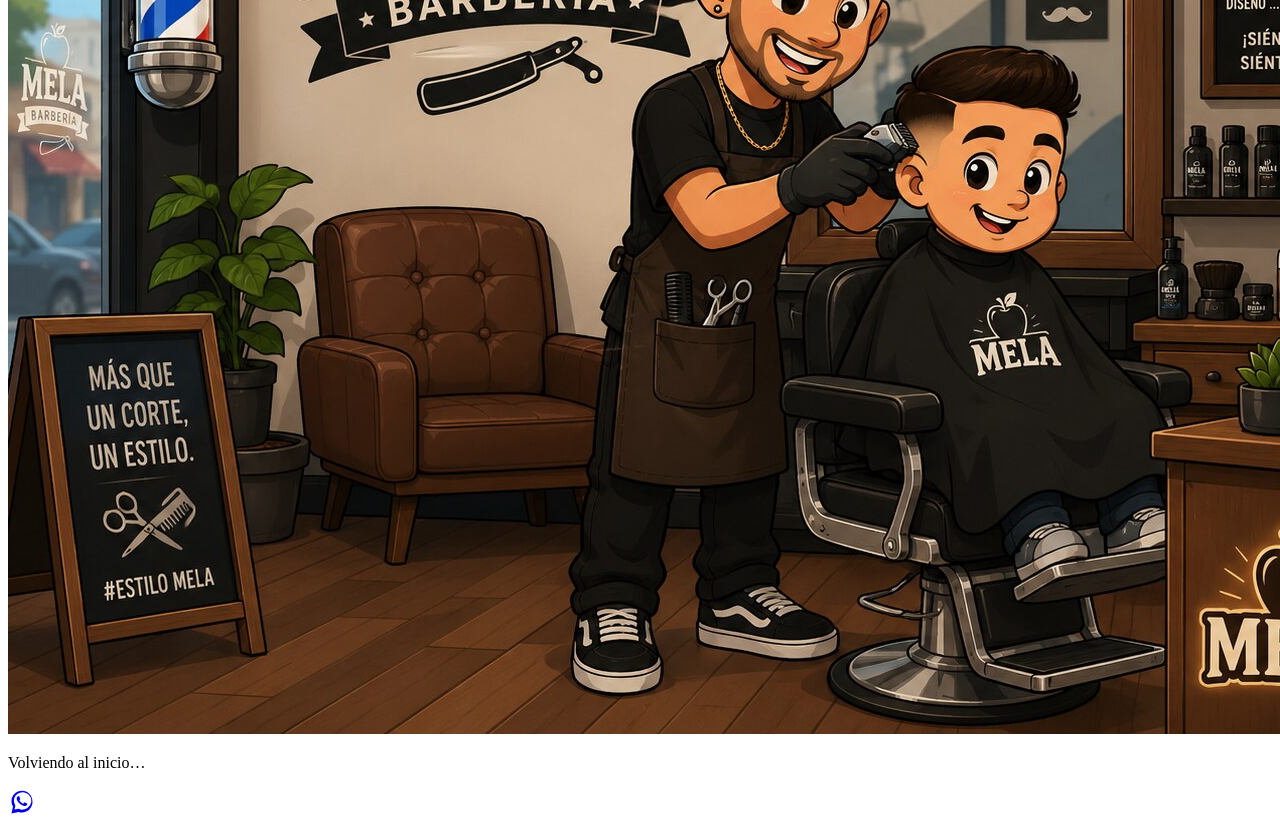
==== commit 61c1d3af: "agenda con imagen" ====
--- a/agenda.html.html
+++ b/agenda.html.html
@@ -60,6 +60,7 @@
     </div>
   </div>
 
+  <!-- Modal de reserva -->
   <div class="overlay" id="overlay">
     <div class="modal">
       <div class="form-content" id="formContent">
@@ -70,26 +71,39 @@
         <div class="field">
           <label>&#191;Qu&#233; servicio quieres?</label>
           <div class="service-grid" id="serviceGrid">
+
             <div class="service-card" data-service="Corte de pelo">
-              <span class="icon">&#9986;&#65039;</span>
+              <div class="service-img-wrap">
+                <img src="img/corte.jpg" alt="Corte de pelo" class="service-img" />
+              </div>
               <span class="label">Corte de pelo</span>
               <span class="price">$18.000</span>
             </div>
+
             <div class="service-card" data-service="Arreglo de barba">
-              <span class="icon">&#129298;</span>
+              <div class="service-img-wrap">
+                <img src="img/arreglo_barba.jpg" alt="Arreglo de barba" class="service-img" />
+              </div>
               <span class="label">Arreglo de barba</span>
               <span class="price">$7.000</span>
             </div>
+
             <div class="service-card" data-service="Corte + Barba">
-              <span class="icon">&#128136;</span>
+              <div class="service-img-wrap">
+                <img src="img/barba_y_pelo.jpg" alt="Corte y barba" class="service-img" />
+              </div>
               <span class="label">Corte y barba</span>
               <span class="price">$25.000</span>
             </div>
+
             <div class="service-card" data-service="Dise&#241;o / Marcado">
-              <span class="icon">&#127919;</span>
+              <div class="service-img-wrap">
+                <img src="img/marcado.jpg" alt="Dise&#241;o / Marcado" class="service-img" />
+              </div>
               <span class="label">Dise&#241;o / Marcado</span>
               <span class="price">$8.000</span>
             </div>
+
           </div>
         </div>
 
@@ -125,7 +139,7 @@
 
   <div class="cut-transition" id="cutTransition" aria-hidden="true">
     <div class="cut-transition-img">
-      <img src="img/transicion-vuelta.jpg" alt="Barbero cortando el cabello de un nino en la barberia" />
+      <img src="img/transicion-vuelta.jpg" alt="Barbero cortando" />
     </div>
     <p class="cut-transition-text">Volviendo al inicio&#8230;</p>
   </div>
--- a/css/style.css
+++ b/css/style.css
@@ -1,1700 +1,17 @@
-/* ============================================================
-   BARBERÍA ESTILO — Diseño Premium v2
-   Inspiración: señalética vintage de peluquerías clásicas +
-   tarjetas de presentación de lujo + tablero analógico de vuelos
-   ============================================================ */
-
-@import url('https://fonts.googleapis.com/css2?family=Playfair+Display:ital,wght@0,700;0,900;1,700&family=Space+Grotesk:wght@400;500;600;700&family=IBM+Plex+Mono:wght@400;500;600&display=swap');
-
-:root {
-  /* Paleta */
-  --bg:        #0e1a1f;
-  --bg-mid:    #142028;
-  --bg-card:   #1a2b34;
-  --paper:     #f5efe3;
-  --paper-dim: #e0d6c5;
-  --paper-off: #cfc4ae;
-  --ink:       #1b1f22;
-  --ink-mid:   #3d4a50;
-  --ink-soft:  #7a8d94;
-
-  --gold:      #d4a843;
-  --gold-lt:   #f0c76a;
-  --gold-dk:   #8a6920;
-  --gold-bg:   rgba(212, 168, 67, 0.10);
-
-  --rust:      #b84c3a;
-  --rust-lt:   #e0705c;
-  --sage:      #5a9472;
-  --sage-bg:   rgba(90, 148, 114, 0.12);
-  --occupied:  rgba(184, 76, 58, 0.12);
-
-  --line:      rgba(255,255,255,0.06);
-  --line-warm: rgba(212, 168, 67, 0.15);
-
-  /* Tipografía */
-  --font-serif:   'Playfair Display', 'Georgia', serif;
-  --font-display: 'Space Grotesk', 'Segoe UI', sans-serif;
-  --font-mono:    'IBM Plex Mono', 'Courier New', monospace;
-  --font-body:    'Space Grotesk', 'Segoe UI', sans-serif;
-
-  --radius-sm: 8px;
-  --radius:    14px;
-  --radius-lg: 22px;
-
-  /* Sombras */
-  --shadow-sm:  0 2px 8px rgba(0,0,0,0.25);
-  --shadow-md:  0 8px 28px rgba(0,0,0,0.35);
-  --shadow-lg:  0 24px 64px rgba(0,0,0,0.55);
-  --glow-gold:  0 0 24px rgba(212,168,67,0.18);
-}
-
-/* ─── RESET ─── */
-*, *::before, *::after { box-sizing: border-box; }
-html, body { margin: 0; padding: 0; }
-html {
-  background-color: var(--bg);
-  color-scheme: dark;
-  overflow-x: hidden;
-}
-
-/* ─── BODY ─── */
-body {
-  background-color: var(--bg);
-  color: var(--paper);
-  font-family: var(--font-body);
-  font-size: 15px;
-  line-height: 1.5;
-  min-height: 100vh;
-  -webkit-font-smoothing: antialiased;
-  -moz-osx-font-smoothing: grayscale;
-}
-
-a { color: inherit; }
-
-/* ─── TRANSICIÓN ENTRE PÁGINAS (fade de entrada general) ───
-   Importante: aquí solo se anima "opacity", nunca "transform".
-   Si el <body> tuviera una propiedad transform (aunque sea
-   translateY(0) al terminar), el fondo fijo (foto) dejaría de
-   anclarse a la ventana del navegador y "temblaría"/se movería
-   raro al hacer scroll en el celular. */
-body.page-fade {
-  opacity: 0;
-  animation: pageFadeIn 0.45s ease forwards;
-}
-@keyframes pageFadeIn {
-  from { opacity: 0; }
-  to   { opacity: 1; }
-}
-body.page-fade-out {
-  animation: pageFadeOut 0.32s ease forwards;
-}
-@keyframes pageFadeOut {
-  from { opacity: 1; }
-  to   { opacity: 0; }
-}
-@media (prefers-reduced-motion: reduce) {
-  body.page-fade,
-  body.page-fade-out { animation: none; opacity: 1; }
-}
-/* ─── PANTALLA DE TRANSICIÓN: imagen del barbero al pedir cita ─── */
-.cut-transition {
-  position: fixed;
-  inset: 0;
-  z-index: 999;
-  display: none;
-  flex-direction: column;
-  align-items: center;
-  justify-content: center;
-  gap: 18px;
-  background: var(--bg);
-  opacity: 0;
-}
-.cut-transition.is-visible {
-  display: flex;
-  animation: cutFadeIn 0.4s ease forwards;
-}
-@keyframes cutFadeIn {
-  from { opacity: 0; }
-  to   { opacity: 1; }
-}
-
-.cut-transition-img {
-  position: relative;
-  width: min(94vw, 620px);
-  aspect-ratio: 5 / 4;
-  border-radius: 22px;
-  overflow: hidden;
-  border: 2px solid var(--line-warm);
-  box-shadow: 0 18px 50px rgba(0,0,0,0.5);
-}
-.cut-transition-img img {
-  width: 100%;
-  height: 100%;
-  object-fit: cover;
+/* ─── PRECIO EN TARJETAS DE SERVICIO ─── */
+.service-card .price {
   display: block;
-  animation: cutZoom 2.5s ease-in-out forwards;
-}
-@keyframes cutZoom {
-  from { transform: scale(1); }
-  to   { transform: scale(1.08); }
-}
-
-/* Barras de carga a los lados de la imagen */
-.cut-transition-img::before,
-.cut-transition-img::after {
-  content: '';
-  position: absolute;
-  top: 0;
-  width: 4px;
-  height: 0;
-  background: linear-gradient(to bottom, var(--gold), var(--gold-dk));
-  border-radius: 0 2px 2px 0;
-  z-index: 2;
-  animation: sideBarFill 2.3s ease-in-out forwards;
-}
-.cut-transition-img::before { left: 0; border-radius: 0 2px 2px 0; }
-.cut-transition-img::after  { right: 0; border-radius: 2px 0 0 2px; }
-
-@keyframes sideBarFill {
-  0%   { height: 0; opacity: 1; }
-  85%  { height: 100%; opacity: 1; }
-  100% { height: 100%; opacity: 0.7; }
-}
-
-.cut-transition-text {
-  font-family: var(--font-mono);
-  font-size: 15px;
-  letter-spacing: 0.04em;
-  color: var(--paper-dim);
-  animation: cutTextPulse 1.4s ease-in-out infinite;
-}
-@keyframes cutTextPulse {
-  0%, 100% { opacity: 0.6; }
-  50% { opacity: 1; }
-}
-
-@media (prefers-reduced-motion: reduce) {
-  .cut-transition-img img { animation: none; }
-  .cut-transition-text { animation: none; opacity: 1; }
-}
-
-/* ─── FONDO: solo la foto, fija detrás de todo el contenido ───
-   Se oscurece con un degradado encima (en vez de aclarar/oscurecer
-   la imagen misma) para que el texto y las tarjetas claras sigan
-   siendo perfectamente legibles. translateZ(0) + will-change fuerzan
-   a que el navegador la trate como una capa aparte: así no tiembla
-   ni parpadea al hacer scroll en el celular. */
-body.barber-bg {
-  position: relative;
-}
-
-body.barber-bg::after {
-  content: "";
-  position: fixed;
-  top: 0;
-  right: 0;
-  bottom: 0;
-  left: 0;
-  z-index: 0;
-  pointer-events: none;
-  background-color: var(--bg);
-  background-image:
-    linear-gradient(
-      180deg,
-      rgba(14,26,31,0.88) 0%,
-      rgba(14,26,31,0.78) 30%,
-      rgba(14,26,31,0.82) 70%,
-      rgba(14,26,31,0.92) 100%
-    ),
-    url('../img/fondo-completo.jpg');
-  background-repeat: no-repeat, no-repeat;
-  background-position: center, center;
-  background-size: cover, cover;
-  transform: translateZ(0);
-  will-change: transform;
-  backface-visibility: hidden;
-}
-
-body.barber-bg .page,
-body.barber-bg .landing {
-  position: relative;
-  z-index: 1;
-}
-
-/* ─── ENLACE ADMIN (esquina) ─── */
-.corner-admin {
-  position: fixed;
-  top: 12px;
-  right: 14px;
-  font-family: var(--font-mono);
-  font-size: 10px;
-  letter-spacing: 0.12em;
-  text-transform: uppercase;
-  color: var(--ink-soft);
-  text-decoration: none;
-  opacity: 0.35;
-  z-index: 100;
-  transition: opacity 0.15s, color 0.15s;
-}
-.corner-admin:hover { opacity: 1; color: var(--gold); }
-
-/* ─── LAYOUT ─── */
-.page {
-  max-width: 660px;
-  margin: 0 auto;
-  padding: 36px 20px 80px;
-}
-
-/* ─── HEADER ─── */
-header.top {
-  text-align: center;
-  margin-bottom: 28px;
-  padding-bottom: 24px;
-  border-bottom: 1px solid var(--line);
-}
-
-header.top h1 {
-  font-family: var(--font-serif);
-  font-size: 38px;
-  font-weight: 900;
-  letter-spacing: -0.01em;
-  margin: 0 0 4px;
-  background: linear-gradient(135deg, var(--paper) 40%, var(--gold-lt) 100%);
-  -webkit-background-clip: text;
-  -webkit-text-fill-color: transparent;
-  background-clip: text;
-}
-
-header.top p {
-  font-family: var(--font-mono);
-  font-size: 12px;
-  letter-spacing: 0.18em;
-  text-transform: uppercase;
-  color: var(--gold);
-  margin: 0 0 14px;
-}
-
-/* ─── DECORACIÓN BARBERÍA ─── */
-.barber-strip {
-  height: 5px;
-  border-radius: 999px;
-  margin-bottom: 20px;
-  background: repeating-linear-gradient(
-    45deg,
-    var(--rust) 0 8px,
-    #fff 8px 16px,
-    var(--sage) 16px 24px,
-    #fff 24px 32px
-  );
-  opacity: 0.7;
-}
-
-.tools-row {
-  display: flex;
-  justify-content: center;
-  gap: 20px;
-  font-size: 20px;
-  margin: 0 0 20px;
-  opacity: 0.85;
-}
-
-/* Subtle bob animation for tools */
-.tools-row span:nth-child(1) { animation: bob 2.8s ease-in-out infinite; }
-.tools-row span:nth-child(2) { animation: bob 2.8s ease-in-out infinite 0.4s; }
-.tools-row span:nth-child(3) { animation: bob 2.8s ease-in-out infinite 0.8s; }
-
-@keyframes bob {
-  0%, 100% { transform: translateY(0); }
-  50%       { transform: translateY(-4px); }
-}
-
-/* ─── ENLACE INICIO ─── */
-.home-link {
-  display: inline-flex;
-  align-items: center;
-  gap: 6px;
   font-family: var(--font-mono);
   font-size: 11px;
-  letter-spacing: 0.12em;
-  text-transform: uppercase;
-  color: var(--ink-soft);
-  text-decoration: none;
-  border: 1px solid var(--line);
-  border-radius: 999px;
-  padding: 6px 14px;
-  transition: border-color 0.15s, color 0.15s;
-}
-.home-link:hover { border-color: var(--gold); color: var(--gold); }
-
-/* ─── TIRA DE FECHAS ─── */
-.date-strip {
-  display: flex;
-  gap: 8px;
-  overflow-x: auto;
-  padding-bottom: 10px;
-  margin-bottom: 24px;
-  scrollbar-width: thin;
-  scrollbar-color: var(--line-warm) transparent;
-}
-
-.date-chip {
-  flex: 0 0 auto;
-  min-width: 62px;
-  text-align: center;
-  background: var(--bg-card);
-  border: 1px solid var(--line);
-  border-radius: var(--radius-sm);
-  padding: 12px 8px;
-  cursor: pointer;
-  transition: transform 0.15s cubic-bezier(.34,1.56,.64,1),
-              border-color 0.15s, background 0.15s, box-shadow 0.15s;
-  font-family: var(--font-mono);
-  position: relative;
-}
-
-.date-chip:hover {
-  transform: translateY(-3px);
-  border-color: var(--line-warm);
-  box-shadow: var(--shadow-sm);
-}
-
-.date-chip .dow {
-  display: block;
-  font-size: 10px;
-  letter-spacing: 0.12em;
-  text-transform: uppercase;
-  color: var(--ink-soft);
-}
-
-.date-chip .day {
-  display: block;
-  font-size: 22px;
-  font-weight: 700;
-  margin-top: 3px;
-  color: var(--paper);
-}
-
-.date-chip.is-rest {
-  border-color: rgba(184,76,58,0.35);
-  background: rgba(184,76,58,0.06);
-  opacity: 0.75;
-}
-.date-chip.is-rest .day { color: var(--rust-lt); }
-.date-chip.is-rest .dow { color: var(--rust-lt); opacity: 0.6; }
-.date-chip.is-rest:hover { transform: none; box-shadow: none; }
-
-.closed-tag {
-  display: block;
-  margin-top: 4px;
-  font-size: 8px;
-  letter-spacing: 0.08em;
-  text-transform: uppercase;
-  font-weight: 600;
-  color: var(--rust-lt);
-}
-
-/* ─── CALENDARIO DEL CLIENTE (libreta de turnos) ─── */
-.calendar-sheet { padding-bottom: 18px; }
-
-.calendar-header {
-  display: flex;
-  align-items: center;
-  justify-content: space-between;
-  gap: 10px;
-  margin-bottom: 2px;
-}
-.calendar-header h2 {
-  margin: 0;
-  text-align: center;
-  flex: 1;
-}
-
-.calendar-nav-btn {
-  width: 36px;
-  height: 36px;
-  flex-shrink: 0;
-  border-radius: 50%;
-  border: 1.5px solid var(--paper-dim);
-  background: #fff;
-  color: var(--ink-mid);
-  font-size: 12px;
-  display: flex;
-  align-items: center;
-  justify-content: center;
-  cursor: pointer;
-  transition: border-color 0.15s, color 0.15s, transform 0.12s, box-shadow 0.15s;
-}
-.calendar-nav-btn:hover:not(:disabled) {
-  border-color: var(--gold);
-  color: var(--gold-dk);
-  transform: translateY(-1px);
-  box-shadow: var(--shadow-sm);
-}
-.calendar-nav-btn:active:not(:disabled) { transform: scale(0.94); }
-.calendar-nav-btn:disabled { opacity: 0.25; cursor: default; }
-
-.calendar-grid {
-  display: grid;
-  grid-template-columns: repeat(7, 1fr);
-  gap: 6px;
-  margin: 18px 0 14px;
-}
-
-.calendar-cell {
-  position: relative;
-  aspect-ratio: 1;
-  display: flex;
-  flex-direction: column;
-  align-items: center;
-  justify-content: center;
-  gap: 3px;
-  border-radius: var(--radius-sm);
-  border: 1.5px solid var(--paper-dim);
-  background: #fff;
-  cursor: pointer;
-  transition: transform 0.14s cubic-bezier(.34,1.56,.64,1),
-              border-color 0.15s, background 0.15s, box-shadow 0.15s;
-}
-.calendar-cell:hover { transform: translateY(-2px); box-shadow: var(--shadow-sm); border-color: var(--sage); }
-
-.cal-day-num {
-  font-family: var(--font-display);
-  font-size: 15px;
-  font-weight: 700;
-  color: var(--ink);
-}
-
-.calendar-cell.is-head {
-  background: transparent;
-  border: none;
-  cursor: default;
-  aspect-ratio: auto;
-  padding: 4px 0;
-  font-family: var(--font-mono);
-  font-size: 10px;
-  letter-spacing: 0.1em;
-  color: var(--ink-soft);
-}
-.calendar-cell.is-head:hover { transform: none; box-shadow: none; }
-
-.calendar-cell.is-empty { background: transparent; border: none; cursor: default; }
-.calendar-cell.is-empty:hover { transform: none; box-shadow: none; }
-
-.calendar-cell.is-disabled {
-  background: transparent;
-  border-color: transparent;
-  cursor: default;
-  pointer-events: none;
-}
-.calendar-cell.is-disabled .cal-day-num { color: var(--paper-off); font-weight: 500; }
-
-.calendar-cell.is-today {
-  border-color: var(--sage);
-  box-shadow: 0 0 0 2px rgba(90,148,114,0.18);
-}
-
-.calendar-cell.is-closed { background: rgba(184,76,58,0.05); border-color: rgba(184,76,58,0.25); }
-.calendar-cell.is-closed .cal-day-num { color: var(--rust); opacity: 0.75; }
-
-.calendar-cell.is-selected {
-  background: var(--gold);
-  border-color: var(--gold);
-  box-shadow: 0 4px 16px rgba(212,168,67,0.35);
-  transform: translateY(-2px);
-}
-.calendar-cell.is-selected .cal-day-num { color: var(--gold-dk); }
-.calendar-cell.is-selected.is-today { box-shadow: 0 4px 16px rgba(212,168,67,0.35), 0 0 0 2px var(--sage); }
-
-.cal-meal-dot { font-size: 9px; line-height: 1; }
-
-.cal-closed-dot {
-  width: 5px;
-  height: 5px;
-  border-radius: 50%;
-  background: var(--rust);
-}
-
-.calendar-legend {
-  display: flex;
-  flex-wrap: wrap;
-  gap: 14px;
-  font-size: 11px;
-  font-family: var(--font-mono);
-  color: var(--ink-soft);
-}
-.calendar-legend span { display: inline-flex; align-items: center; gap: 6px; }
-.dot-today { background: #fff; border: 2px solid var(--sage); }
-.dot-selected { background: var(--gold); border: 1px solid var(--gold); }
-
-.date-chip.is-active {
-  background: var(--gold);
-  border-color: var(--gold);
-  box-shadow: 0 4px 20px rgba(212,168,67,0.35);
-  transform: translateY(-3px);
-}
-.date-chip.is-active .dow,
-.date-chip.is-active .day { color: var(--gold-dk); }
-
-/* Insignia "HOY" para ubicar el día actual aunque no esté seleccionado */
-.date-chip.is-today::after {
-  content: 'HOY';
-  position: absolute;
-  top: -7px;
-  right: -6px;
-  background: var(--sage);
-  color: #fff;
-  font-size: 8px;
-  font-weight: 700;
-  letter-spacing: 0.05em;
-  padding: 2px 6px;
-  border-radius: 999px;
-  box-shadow: 0 2px 6px rgba(0,0,0,0.3);
-}
-.date-chip.is-today.is-active::after { background: var(--rust); }
-
-/* Indicador de horario de comida en la tira de fechas */
-.meal-dot {
-  display: block;
-  margin-top: 4px;
-  font-size: 11px;
-  opacity: 0.85;
-}
-
-/* ─── TARJETA "PAPER" ─── */
-.sheet {
-  background: var(--paper);
-  color: var(--ink);
-  border-radius: var(--radius);
-  padding: 26px 22px;
-  margin-bottom: 20px;
-  box-shadow: var(--shadow-md);
-}
-
-/* ─── LAYOUT: CALENDARIO SOLO → COLAPSA → HORARIO APARECE ─── */
-.schedule-split {
-  display: flex;
-  flex-direction: column;
-  gap: 0;
-}
-
-/* Calendario: visible por defecto, se oculta cuando hay día seleccionado */
-.calendar-sheet {
-  overflow: hidden;
-  max-height: 900px;
-  opacity: 1;
-  margin-bottom: 20px;
-  transition:
-    max-height 0.45s cubic-bezier(.4,0,.2,1),
-    opacity 0.3s ease,
-    margin 0.35s ease,
-    padding 0.35s ease;
-}
-.schedule-split.has-day .calendar-sheet {
-  max-height: 0;
-  opacity: 0;
-  margin-bottom: 0;
-  padding-top: 0;
-  padding-bottom: 0;
-  pointer-events: none;
-}
-
-/* ─── BARRA COLAPSADA: solo aparece cuando hay día ─── */
-.cal-collapsed-bar {
-  display: none; /* oculta por defecto */
-  width: 100%;
-  align-items: center;
-  gap: 10px;
-  background: var(--paper);
-  border: 1.5px solid var(--gold);
-  border-radius: var(--radius);
-  padding: 13px 18px;
-  margin-bottom: 14px;
-  cursor: pointer;
-  text-align: left;
-  font-family: var(--font-mono);
-  font-size: 13px;
   font-weight: 600;
   color: var(--gold-dk);
-  box-shadow: var(--shadow-sm);
-  transition: background 0.15s, box-shadow 0.15s, transform 0.12s;
-  animation: slideDown 0.35s cubic-bezier(.4,0,.2,1) forwards;
+  background: var(--gold-bg);
+  border-radius: 999px;
+  padding: 2px 8px;
+  margin-top: 5px;
+  letter-spacing: 0.03em;
 }
-.cal-collapsed-bar:hover {
-  background: rgba(212,168,67,0.08);
-  box-shadow: var(--shadow-md);
-  transform: translateY(-1px);
-}
-.ccb-icon { font-size: 16px; }
-.ccb-label { flex: 1; letter-spacing: 0.03em; }
-.ccb-arrow {
-  font-size: 11px;
-  opacity: 0.6;
-  transition: transform 0.25s ease;
-}
-.cal-collapsed-bar:hover .ccb-arrow { transform: translateY(2px); }
-
-/* Mostrar barra colapsada cuando hay día */
-.schedule-split.has-day .cal-collapsed-bar {
-  display: flex;
-}
-
-@keyframes slideDown {
-  from { opacity: 0; transform: translateY(-6px); }
-  to   { opacity: 1; transform: translateY(0); }
-}
-
-/* ─── PANEL DE HORARIOS ─── */
-.slots-panel {
-  max-height: 0;
-  overflow: hidden;
-  opacity: 0;
-  margin-bottom: 0;
-  padding-top: 0;
-  padding-bottom: 0;
-  transition:
-    max-height 0.5s cubic-bezier(.4,0,.2,1),
-    opacity 0.35s ease 0.1s,
-    padding 0.4s ease,
-    margin 0.4s ease;
-  pointer-events: none;
-}
-.schedule-split.has-day .slots-panel {
-  max-height: 2000px;
-  opacity: 1;
-  margin-bottom: 20px;
-  padding-top: 20px;
-  padding-bottom: 20px;
-  pointer-events: auto;
-}
-
-/* ─── CHIPS DE DÍA SELECCIONADO ─── */
-.day-chip-bar {
-  display: flex;
-  align-items: center;
-  gap: 8px;
-  margin-bottom: 16px;
-  flex-wrap: wrap;
-}
-.day-chip-label {
-  font-family: var(--font-mono);
-  font-size: 11px;
-  letter-spacing: 0.08em;
-  text-transform: uppercase;
-  color: var(--ink-soft);
-  margin-right: 2px;
-}
-.day-chip {
-  display: inline-flex;
-  align-items: center;
-  gap: 5px;
-  background: var(--gold);
+.service-card.is-active .price {
+  background: rgba(212,168,67,0.25);
   color: var(--gold-dk);
-  font-family: var(--font-mono);
-  font-size: 12px;
-  font-weight: 700;
-  letter-spacing: 0.04em;
-  padding: 5px 12px;
-  border-radius: 999px;
-  box-shadow: 0 2px 8px rgba(212,168,67,0.35);
-}
-.day-chip-dot {
-  width: 6px;
-  height: 6px;
-  border-radius: 50%;
-  background: var(--gold-dk);
-  opacity: 0.6;
-}
-
-/* ─── GRID DE HORARIOS: 2 COLUMNAS ─── */
-/* ─── GRID DE HORARIOS: PÍLDORAS COMPACTAS ─── */
-.slots-grid {
-  display: grid;
-  grid-template-columns: repeat(4, 1fr);
-  gap: 7px;
-}
-@media (max-width: 480px) {
-  .slots-grid { grid-template-columns: repeat(3, 1fr); }
-}
-@media (max-width: 320px) {
-  .slots-grid { grid-template-columns: repeat(2, 1fr); }
-}
-
-.flap-compact {
-  display: flex;
-  flex-direction: column;
-  align-items: center;
-  justify-content: center;
-  gap: 2px;
-  background: #fff;
-  border: 1.5px solid var(--paper-dim);
-  border-radius: 10px;
-  padding: 9px 4px;
-  cursor: pointer;
-  transition: border-color 0.15s, background 0.15s, transform 0.12s, box-shadow 0.15s;
-  text-align: center;
-  position: relative;
-  overflow: hidden;
-}
-.flap-compact::after {
-  content: '';
-  position: absolute;
-  top: 0; left: 0; right: 0;
-  height: 2px;
-  background: var(--sage);
-  transform: scaleX(0);
-  transform-origin: left;
-  transition: transform 0.18s ease;
-  border-radius: 2px 2px 0 0;
-}
-.flap-compact:hover {
-  border-color: var(--sage);
-  background: var(--sage-bg);
-  transform: translateY(-2px);
-  box-shadow: 0 3px 10px rgba(90,148,114,0.18);
-}
-.flap-compact:hover::after { transform: scaleX(1); }
-
-.flap-compact .fc-time {
-  font-family: var(--font-mono);
-  font-size: 13px;
-  font-weight: 700;
-  color: var(--ink);
-  letter-spacing: 0.01em;
-  line-height: 1.1;
-}
-.flap-compact .fc-status {
-  font-family: var(--font-mono);
-  font-size: 9px;
-  letter-spacing: 0.07em;
-  text-transform: uppercase;
-  color: var(--sage);
-  font-weight: 600;
-  line-height: 1;
-}
-.flap-compact.is-busy {
-  background: rgba(0,0,0,0.02);
-  opacity: 0.4;
-  cursor: default;
-  pointer-events: none;
-}
-.flap-compact.is-busy .fc-time { color: var(--ink-soft); text-decoration: line-through; }
-.flap-compact.is-busy .fc-status { color: var(--ink-soft); }
-
-.flap-compact.is-break {
-  background: rgba(212,168,67,0.07);
-  border-color: rgba(212,168,67,0.3);
-  border-style: dashed;
-  cursor: default;
-  pointer-events: none;
-  grid-column: 1 / -1;
-  flex-direction: row;
-  gap: 8px;
-  padding: 8px 14px;
-  justify-content: center;
-  border-radius: 8px;
-}
-.flap-compact.is-break .fc-time {
-  font-size: 11px;
-  color: var(--gold-dk);
-  font-weight: 600;
-}
-.flap-compact.is-break .fc-status {
-  color: var(--gold-dk);
-  opacity: 0.7;
-}
-
-.sheet h2 {
-  font-family: var(--font-serif);
-  font-size: 22px;
-  font-weight: 700;
-  margin: 0 0 4px;
-  color: var(--ink);
-  text-transform: capitalize;
-}
-
-.sheet .sub {
-  color: var(--ink-mid);
-  font-size: 13px;
-  margin: 0 0 20px;
-  font-family: var(--font-mono);
-  letter-spacing: 0.04em;
-}
-
-/* ─── SLOTS DE HORARIO ─── */
-.board {
-  display: flex;
-  flex-direction: column;
-  gap: 8px;
-}
-
-.flap {
-  display: flex;
-  align-items: center;
-  justify-content: space-between;
-  background: #fff;
-  border: 1.5px solid var(--paper-dim);
-  border-radius: var(--radius-sm);
-  padding: 14px 18px;
-  cursor: pointer;
-  transition: border-color 0.15s, background 0.15s, transform 0.12s, box-shadow 0.15s;
-  position: relative;
-  overflow: hidden;
-}
-
-/* Acento izquierdo al hover */
-.flap.is-free::before {
-  content: '';
-  position: absolute;
-  left: 0; top: 0; bottom: 0;
-  width: 3px;
-  background: var(--sage);
-  border-radius: 3px 0 0 3px;
-  opacity: 0;
-  transition: opacity 0.15s;
-}
-
-.flap.is-free:hover {
-  border-color: var(--sage);
-  background: var(--sage-bg);
-  transform: translateX(2px);
-  box-shadow: var(--shadow-sm);
-}
-.flap.is-free:hover::before { opacity: 1; }
-
-.flap .time {
-  font-family: var(--font-mono);
-  font-size: 17px;
-  font-weight: 600;
-  letter-spacing: 0.06em;
-  color: var(--ink);
-}
-
-.flap-right {
-  display: flex;
-  align-items: center;
-  gap: 10px;
-}
-
-.flap .status {
-  font-family: var(--font-mono);
-  font-size: 11px;
-  letter-spacing: 0.12em;
-  text-transform: uppercase;
-  padding: 4px 10px;
-  border-radius: 999px;
-  font-weight: 500;
-}
-
-.flap.is-free .status {
-  background: var(--sage-bg);
-  color: #2d6644;
-  border: 1px solid rgba(90,148,114,0.25);
-}
-
-.flap-arrow {
-  font-size: 15px;
-  color: var(--sage);
-  font-weight: 700;
-  transition: transform 0.15s;
-}
-.flap.is-free:hover .flap-arrow { transform: translateX(4px); }
-
-.flap.is-busy {
-  cursor: default;
-  opacity: 0.5;
-}
-.flap.is-busy .status {
-  background: var(--occupied);
-  color: var(--rust);
-  border: 1px solid rgba(184,76,58,0.2);
-}
-.flap.is-busy .time { color: var(--ink-mid); }
-
-/* Tarjeta de horario de comida dentro del tablero (no clickeable) */
-.flap.is-break {
-  cursor: default;
-  background: var(--gold-bg);
-  border: 1.5px dashed var(--gold);
-}
-.flap.is-break:hover { transform: none; box-shadow: none; }
-.flap.is-break .time { color: var(--gold-dk); font-weight: 700; }
-.status-break {
-  background: rgba(212,168,67,0.22);
-  color: var(--gold-dk);
-  border: 1px solid rgba(212,168,67,0.35);
-}
-
-/* Resumen de comida arriba del tablero del día */
-.meal-banner {
-  display: flex;
-  flex-wrap: wrap;
-  gap: 8px;
-  margin-bottom: 16px;
-}
-.meal-chip {
-  display: inline-flex;
-  align-items: center;
-  gap: 6px;
-  background: var(--gold-bg);
-  border: 1px solid var(--line-warm);
-  color: var(--gold-dk);
-  font-family: var(--font-mono);
-  font-size: 12px;
-  letter-spacing: 0.02em;
-  padding: 7px 12px;
-  border-radius: 999px;
-  font-weight: 600;
-}
-
-/* Aviso día cerrado */
-.rest-notice {
-  border: 1.5px dashed rgba(184,76,58,0.4);
-  border-radius: var(--radius-sm);
-  padding: 20px;
-  text-align: center;
-  font-size: 14px;
-  color: var(--rust);
-  background: rgba(184,76,58,0.05);
-}
-.rest-notice strong {
-  display: block;
-  font-family: var(--font-serif);
-  font-size: 17px;
-  margin-bottom: 8px;
-  color: var(--ink);
-}
-.rest-reason {
-  display: block;
-  font-family: var(--font-mono);
-  font-size: 12px;
-  letter-spacing: 0.02em;
-  color: var(--ink-mid);
-  background: rgba(0,0,0,0.04);
-  border-radius: 6px;
-  padding: 5px 10px;
-  margin: 0 auto 10px;
-  max-width: fit-content;
-}
-
-/* ─── BOTONES ─── */
-.btn {
-  display: inline-flex;
-  align-items: center;
-  justify-content: center;
-  gap: 8px;
-  font-family: var(--font-display);
-  font-weight: 600;
-  font-size: 15px;
-  padding: 13px 20px;
-  border-radius: var(--radius-sm);
-  border: none;
-  cursor: pointer;
-  text-decoration: none;
-  transition: transform 0.1s, filter 0.15s, box-shadow 0.15s;
-  letter-spacing: 0.01em;
-}
-.btn:active { transform: scale(0.97); }
-
-.btn-primary {
-  background: linear-gradient(135deg, var(--gold) 0%, var(--gold-lt) 100%);
-  color: var(--gold-dk);
-  width: 100%;
-  box-shadow: 0 4px 16px rgba(212,168,67,0.30);
-}
-.btn-primary:hover {
-  filter: brightness(1.08);
-  box-shadow: 0 6px 24px rgba(212,168,67,0.45);
-}
-
-.btn-ghost {
-  background: transparent;
-  color: var(--ink-mid);
-  border: 1.5px solid var(--paper-dim);
-}
-.btn-ghost:hover { background: var(--paper-dim); }
-
-.btn-accept { background: var(--sage); color: #fff; }
-.btn-reject { background: var(--rust); color: #fff; }
-.btn-small { font-size: 13px; padding: 8px 12px; }
-
-/* ─── MODAL / OVERLAY ─── */
-.overlay {
-  position: fixed;
-  inset: 0;
-  background: rgba(8, 14, 18, 0.75);
-  backdrop-filter: blur(6px);
-  -webkit-backdrop-filter: blur(6px);
-  display: none;
-  align-items: center;
-  justify-content: center;
-  padding: 20px;
-  z-index: 200;
-  opacity: 0;
-  transition: opacity 0.2s;
-}
-.overlay.is-open {
-  display: flex;
-  animation: overlayIn 0.22s ease forwards;
-}
-@keyframes overlayIn {
-  from { opacity: 0; }
-  to   { opacity: 1; }
-}
-
-.modal {
-  background: var(--paper);
-  color: var(--ink);
-  border-radius: var(--radius-lg);
-  padding: 28px 24px;
-  width: 100%;
-  max-width: 400px;
-  box-shadow: var(--shadow-lg), var(--glow-gold);
-  animation: modalSlide 0.25s cubic-bezier(.34,1.56,.64,1) forwards;
-  position: relative;
-}
-@keyframes modalSlide {
-  from { transform: translateY(18px) scale(0.97); opacity: 0; }
-  to   { transform: translateY(0) scale(1); opacity: 1; }
-}
-
-/* Banda dorada decorativa arriba del modal */
-.modal::before {
-  content: '';
-  position: absolute;
-  top: 0; left: 24px; right: 24px;
-  height: 3px;
-  background: linear-gradient(90deg, var(--rust), var(--gold), var(--sage));
-  border-radius: 0 0 4px 4px;
-}
-
-.modal-close {
-  position: absolute;
-  top: 16px;
-  right: 16px;
-  width: 30px;
-  height: 30px;
-  display: flex;
-  align-items: center;
-  justify-content: center;
-  border: none;
-  background: var(--paper-dim);
-  color: var(--ink-mid);
-  border-radius: 50%;
-  font-size: 14px;
-  cursor: pointer;
-  transition: background 0.15s, color 0.15s;
-}
-.modal-close:hover { background: var(--rust); color: #fff; }
-
-.modal h3 {
-  font-family: var(--font-serif);
-  font-size: 22px;
-  font-weight: 700;
-  margin: 8px 0 4px;
-  color: var(--ink);
-}
-
-.modal-sub {
-  font-family: var(--font-mono);
-  font-size: 13px;
-  color: var(--gold-dk);
-  margin: 0 0 20px;
-  letter-spacing: 0.04em;
-  background: var(--gold-bg);
-  padding: 6px 12px;
-  border-radius: 6px;
-  display: inline-block;
-}
-
-/* ─── CAMPO ─── */
-.field {
-  margin-bottom: 16px;
-}
-
-/* ─── ÁREA DE NOMBRE/WHATSAPP, se despliega tras elegir servicio ─── */
-.contact-reveal {
-  display: grid;
-  grid-template-rows: 0fr;
-  opacity: 0;
-  transition: grid-template-rows 0.38s cubic-bezier(.4,0,.2,1),
-              opacity 0.3s ease;
-}
-.contact-reveal.is-open {
-  grid-template-rows: 1fr;
-  opacity: 1;
-}
-.contact-reveal-inner {
-  overflow: hidden;
-  min-height: 0;
-}
-.contact-reveal .field:first-of-type {
-  margin-top: 18px;
-}
-.field label {
-  display: block;
-  font-size: 11px;
-  font-family: var(--font-mono);
-  text-transform: uppercase;
-  letter-spacing: 0.1em;
-  color: var(--ink-mid);
-  margin-bottom: 7px;
-  font-weight: 500;
-}
-.field input {
-  width: 100%;
-  padding: 12px 14px;
-  border-radius: var(--radius-sm);
-  border: 1.5px solid var(--paper-dim);
-  font-family: var(--font-body);
-  font-size: 15px;
-  background: #fff;
-  color: var(--ink);
-  transition: border-color 0.15s, box-shadow 0.15s;
-}
-.field input:focus {
-  outline: none;
-  border-color: var(--gold);
-  box-shadow: 0 0 0 3px rgba(212,168,67,0.15);
-}
-.field input::placeholder { color: var(--paper-off); }
-
-/* ─── GRID DE SERVICIOS ─── */
-.service-grid {
-  display: grid;
-  grid-template-columns: repeat(2, 1fr);
-  gap: 8px;
-  margin-bottom: 6px;
-}
-
-.service-card {
-  background: #fff;
-  border: 1.5px solid var(--paper-dim);
-  border-radius: var(--radius-sm);
-  padding: 14px 8px;
-  text-align: center;
-  cursor: pointer;
-  transition: border-color 0.15s, transform 0.12s cubic-bezier(.34,1.56,.64,1),
-              background 0.15s, box-shadow 0.15s;
-  user-select: none;
-}
-.service-card:hover {
-  transform: translateY(-2px);
-  box-shadow: var(--shadow-sm);
-}
-.service-card .icon {
-  font-size: 24px;
-  display: block;
-  margin-bottom: 6px;
-  line-height: 1;
-}
-.service-card .label {
-  font-family: var(--font-display);
-  font-weight: 600;
-  font-size: 12px;
-  display: block;
-  color: var(--ink-mid);
-}
-.service-card.is-active {
-  border-color: var(--gold);
-  background: var(--gold-bg);
-  box-shadow: 0 2px 12px rgba(212,168,67,0.2);
-}
-.service-card.is-active .label { color: var(--gold-dk); }
-
-/* ─── ACCIONES DEL MODAL ─── */
-.modal-actions {
-  display: flex;
-  gap: 10px;
-  margin-top: 20px;
-}
-.modal-actions .btn { flex: 1; }
-
-/* ─── PANTALLA DE ÉXITO (tras confirmar la cita) ─── */
-.success-screen {
-  display: none;
-  flex-direction: column;
-  align-items: center;
-  text-align: center;
-  padding: 12px 4px 4px;
-}
-.success-screen.is-visible {
-  display: flex;
-  animation: successFadeIn 0.3s ease forwards;
-}
-@keyframes successFadeIn {
-  from { opacity: 0; transform: scale(0.95); }
-  to   { opacity: 1; transform: scale(1); }
-}
-
-.success-check { width: 84px; height: 84px; margin-bottom: 14px; }
-.success-check svg { width: 100%; height: 100%; }
-
-.success-check-circle {
-  stroke: var(--sage);
-  stroke-width: 3;
-  stroke-dasharray: 151;
-  stroke-dashoffset: 151;
-  animation: successCircle 0.5s cubic-bezier(.65,0,.45,1) forwards;
-}
-.success-check-mark {
-  stroke: var(--sage);
-  stroke-width: 4;
-  stroke-linecap: round;
-  stroke-linejoin: round;
-  stroke-dasharray: 36;
-  stroke-dashoffset: 36;
-  animation: successMark 0.35s ease forwards 0.45s;
-}
-@keyframes successCircle {
-  to { stroke-dashoffset: 0; }
-}
-@keyframes successMark {
-  to { stroke-dashoffset: 0; }
-}
-
-.success-screen h3 {
-  font-family: var(--font-serif);
-  font-size: 21px;
-  font-weight: 700;
-  margin: 4px 0 6px;
-  color: var(--ink);
-}
-.success-screen p {
-  font-family: var(--font-mono);
-  font-size: 13px;
-  color: var(--ink-mid);
-  margin: 0;
-}
-
-/* ─── ADMIN: LISTA DE CITAS ─── */
-.appt {
-  border: 1px solid var(--paper-dim);
-  border-radius: var(--radius-sm);
-  padding: 14px 16px;
-  margin-bottom: 8px;
-  display: flex;
-  align-items: center;
-  justify-content: space-between;
-  gap: 10px;
-  flex-wrap: wrap;
-  background: #fff;
-}
-.appt .who { font-weight: 600; color: var(--ink); }
-.appt .when {
-  font-family: var(--font-mono);
-  font-size: 13px;
-  color: var(--ink-soft);
-}
-.appt .tag {
-  font-size: 11px;
-  text-transform: uppercase;
-  letter-spacing: 0.1em;
-  padding: 3px 9px;
-  border-radius: 999px;
-  font-family: var(--font-mono);
-}
-.tag-pendiente { background: rgba(212,168,67,0.2); color: var(--gold-dk); }
-.tag-confirmada { background: rgba(90,148,114,0.18); color: #2d6644; }
-.tag-rechazada { background: rgba(184,76,58,0.15); color: var(--rust); }
-.appt-actions { display: flex; gap: 6px; }
-.empty { color: var(--ink-soft); font-size: 14px; text-align: center; padding: 20px 0; }
-
-/* ─── ADMIN: TIPO Y ALCANCE DEL HORARIO DE COMIDA ─── */
-.meal-type-grid {
-  display: grid;
-  grid-template-columns: repeat(3, 1fr);
-  gap: 8px;
-}
-.scope-grid {
-  display: grid;
-  grid-template-columns: repeat(2, 1fr);
-  gap: 8px;
-}
-@media (min-width: 420px) {
-  .scope-grid { grid-template-columns: repeat(4, 1fr); }
-}
-
-.meal-type-card,
-.scope-card {
-  background: #fff;
-  border: 1.5px solid var(--paper-dim);
-  border-radius: var(--radius-sm);
-  padding: 12px 6px;
-  text-align: center;
-  cursor: pointer;
-  font-family: var(--font-display);
-  font-weight: 600;
-  font-size: 12px;
-  color: var(--ink-mid);
-  display: flex;
-  align-items: center;
-  justify-content: center;
-  transition: border-color 0.15s, transform 0.12s cubic-bezier(.34,1.56,.64,1),
-              background 0.15s, box-shadow 0.15s;
-  user-select: none;
-}
-.meal-type-card { flex-direction: column; }
-.meal-type-card .icon { font-size: 22px; display: block; margin-bottom: 5px; line-height: 1; }
-.meal-type-card:hover,
-.scope-card:hover { transform: translateY(-2px); box-shadow: var(--shadow-sm); }
-.meal-type-card.is-active,
-.scope-card.is-active {
-  border-color: var(--gold);
-  background: var(--gold-bg);
-  color: var(--gold-dk);
-  box-shadow: 0 2px 12px rgba(212,168,67,0.2);
-}
-
-/* ─── ADMIN: LISTA DE HORARIOS DE COMIDA GUARDADOS ─── */
-.meal-row {
-  display: flex;
-  align-items: center;
-  justify-content: space-between;
-  gap: 10px;
-  border: 1px solid var(--paper-dim);
-  border-radius: var(--radius-sm);
-  padding: 12px 14px;
-  margin-bottom: 8px;
-  background: #fff;
-}
-.meal-row .meal-info { display: flex; flex-direction: column; gap: 3px; min-width: 0; }
-.meal-row .meal-title {
-  font-weight: 600;
-  color: var(--ink);
-  font-size: 14px;
-  display: flex;
-  align-items: center;
-  gap: 6px;
-}
-.meal-row .meal-time { font-family: var(--font-mono); font-size: 12px; color: var(--ink-soft); }
-.meal-row .meal-scope { font-family: var(--font-mono); font-size: 11px; color: var(--gold-dk); }
-
-.btn-delete-small {
-  width: 30px;
-  height: 30px;
-  flex-shrink: 0;
-  border-radius: 50%;
-  border: none;
-  background: var(--occupied);
-  color: var(--rust);
-  cursor: pointer;
-  display: flex;
-  align-items: center;
-  justify-content: center;
-  font-size: 14px;
-  transition: background 0.15s, color 0.15s;
-}
-.btn-delete-small:hover { background: var(--rust); color: #fff; }
-
-/* ─── ADMIN: CALENDARIO ─── */
-.cal-grid {
-  display: grid;
-  grid-template-columns: repeat(7, 1fr);
-  gap: 6px;
-}
-.cal-cell {
-  aspect-ratio: 1;
-  display: flex;
-  align-items: center;
-  justify-content: center;
-  border-radius: var(--radius-sm);
-  border: 1px solid var(--paper-dim);
-  font-family: var(--font-mono);
-  font-size: 13px;
-  cursor: pointer;
-  background: #fff;
-  transition: border-color 0.12s;
-  position: relative;
-}
-.cal-cell:hover { border-color: var(--gold); }
-.cal-cell.is-off { color: var(--ink-soft); background: transparent; border: none; cursor: default; }
-.cal-cell.is-rest { background: var(--rust); color: #fff; border-color: var(--rust); }
-.cal-cell.is-partial { background: var(--gold-bg); border-color: var(--gold); color: var(--gold-dk); }
-.cal-cell.has-break::after {
-  content: '';
-  position: absolute;
-  bottom: 5px;
-  left: 50%;
-  transform: translateX(-50%);
-  width: 5px;
-  height: 5px;
-  border-radius: 50%;
-  background: var(--gold);
-}
-.cal-cell.is-rest.has-break::after { background: #fff; }
-.cal-legend {
-  display: flex;
-  gap: 16px;
-  font-size: 12px;
-  color: var(--ink-soft);
-  margin-top: 10px;
-}
-.cal-legend span { display: inline-flex; align-items: center; gap: 6px; }
-.dot { width: 10px; height: 10px; border-radius: 50%; display: inline-block; }
-.dot-rest { background: var(--rust); }
-.dot-partial { background: var(--gold-bg); border: 1.5px solid var(--gold); }
-.dot-normal { background: #fff; border: 1px solid var(--paper-dim); }
-
-/* ─── PIE ─── */
-footer.foot {
-  text-align: center;
-  font-size: 12px;
-  color: var(--ink-soft);
-  margin-top: 32px;
-}
-footer.foot a { color: var(--gold); text-decoration: none; }
-footer.foot .sep { margin: 0 8px; opacity: 0.3; }
-
-/* ─── PÁGINA DE BIENVENIDA ─── */
-.landing {
-  min-height: 100vh;
-  display: flex;
-  align-items: center;
-  justify-content: center;
-  padding: 24px;
-  position: relative;
-  overflow: hidden;
-}
-.landing-card {
-  max-width: 440px;
-  width: 100%;
-  text-align: center;
-  position: relative;
-  z-index: 1;
-  background: var(--bg-card);
-  border: 1px solid var(--line);
-  border-radius: var(--radius-lg);
-  padding: 40px 32px 36px;
-  box-shadow: var(--shadow-lg);
-}
-.landing-card .badge {
-  display: inline-flex;
-  margin-bottom: 20px;
-  background: rgba(245,239,227,0.08);
-  color: var(--paper-dim);
-  border: 1px solid var(--line);
-  font-family: var(--font-mono);
-  font-size: 11px;
-  letter-spacing: 0.14em;
-  text-transform: uppercase;
-  padding: 6px 16px;
-  border-radius: 999px;
-}
-.landing-card h1 {
-  font-family: var(--font-serif);
-  font-size: 34px;
-  font-weight: 900;
-  margin: 0 0 6px;
-  background: linear-gradient(135deg, var(--paper) 40%, var(--gold-lt) 100%);
-  -webkit-background-clip: text;
-  -webkit-text-fill-color: transparent;
-  background-clip: text;
-}
-.landing-card .sub {
-  font-family: var(--font-mono);
-  font-size: 12px;
-  letter-spacing: 0.14em;
-  text-transform: uppercase;
-  color: var(--ink-soft);
-  margin: 0 0 6px;
-}
-.landing-card .est-line {
-  font-family: var(--font-mono);
-  font-size: 11px;
-  color: var(--ink-soft);
-  margin: 0 0 28px;
-  letter-spacing: 0.2em;
-}
-.landing-card .divider {
-  display: flex;
-  align-items: center;
-  gap: 12px;
-  margin: 20px 0;
-  color: var(--ink-soft);
-  font-size: 16px;
-}
-.landing-card .divider::before,
-.landing-card .divider::after {
-  content: '';
-  flex: 1;
-  height: 1px;
-  background: var(--line);
-}
-.landing-card .btn { width: 100%; }
-.landing-card .btn + .btn { margin-top: 10px; }
-
-/* Poste de barbería */
-.barber-pole {
-  width: 52px;
-  height: 136px;
-  margin: 0 auto 22px;
-  border-radius: 26px;
-  background: repeating-linear-gradient(
-    45deg,
-    var(--rust) 0 13px,
-    var(--paper) 13px 26px,
-    var(--bg-card) 26px 39px,
-    var(--paper) 39px 52px
-  );
-  background-size: 100% 200%;
-  animation: pole-spin 1.8s linear infinite;
-  box-shadow: 0 8px 24px rgba(0,0,0,0.35);
-}
-.barber-pole::after {
-  content: '';
-  display: block;
-  width: 100%;
-  height: 100%;
-  border-radius: 23px;
-  box-shadow: inset 0 0 0 1px rgba(0,0,0,0.1);
-}
-@keyframes pole-spin {
-  to { background-position: 0 -52px; }
-}
-@media (prefers-reduced-motion: reduce) {
-  .barber-pole { animation: none; }
-  .tools-row span { animation: none; }
-}
-
-/* ─── BOTÓN FLOTANTE DE WHATSAPP ─── */
-.wa-float {
-  position: fixed;
-  right: 18px;
-  bottom: 18px;
-  bottom: calc(18px + env(safe-area-inset-bottom, 0px));
-  width: 56px;
-  height: 56px;
-  border-radius: 50%;
-  background: linear-gradient(135deg, #2bd366, #1f9e4d);
-  color: #fff;
-  display: flex;
-  align-items: center;
-  justify-content: center;
-  box-shadow: var(--shadow-lg), 0 0 0 1px rgba(212,168,67,0.25);
-  z-index: 300;
-  text-decoration: none;
-  transition: transform 0.15s, box-shadow 0.15s;
-}
-.wa-float:hover {
-  transform: translateY(-3px) scale(1.04);
-  box-shadow: var(--shadow-lg), 0 0 0 2px var(--gold);
-}
-.wa-float:active { transform: scale(0.96); }
-
-.wa-float-ping {
-  position: absolute;
-  inset: 0;
-  border-radius: 50%;
-  background: #2bd366;
-  opacity: 0.5;
-  animation: wa-ping 2.6s ease-out infinite;
-  z-index: -1;
-}
-@keyframes wa-ping {
-  0%   { transform: scale(1); opacity: 0.45; }
-  70%  { transform: scale(1.7); opacity: 0; }
-  100% { transform: scale(1.7); opacity: 0; }
-}
-
-/* ─── FRASE DESTACADA DEL BANNER ─── */
-.hero-phrase {
-  font-family: var(--font-serif);
-  font-style: italic;
-  font-weight: 700;
-  font-size: 15px;
-  color: var(--paper-dim);
-  max-width: 280px;
-  margin: 0 auto 24px;
-  line-height: 1.45;
-  position: relative;
-  z-index: 1;
-}
-
-/* ─── TIRA DE ICONOS DE BARBERÍA ─── */
-.icon-strip {
-  display: flex;
-  justify-content: center;
-  gap: 14px;
-  flex-wrap: wrap;
-  margin: 4px 0 26px;
-  position: relative;
-  z-index: 1;
-}
-.icon-chip {
-  display: flex;
-  flex-direction: column;
-  align-items: center;
-  gap: 7px;
-  width: 60px;
-}
-.icon-chip .icon-circle {
-  width: 48px;
-  height: 48px;
-  border-radius: 50%;
-  display: flex;
-  align-items: center;
-  justify-content: center;
-  background: var(--gold-bg);
-  border: 1px solid var(--line-warm);
-  color: var(--gold-lt);
-  transition: transform 0.15s, background 0.15s, border-color 0.15s;
-}
-.icon-chip:hover .icon-circle {
-  transform: translateY(-3px);
-  background: rgba(212,168,67,0.18);
-  border-color: var(--gold);
-}
-.icon-chip svg { width: 22px; height: 22px; }
-.icon-chip .icon-label {
-  font-family: var(--font-mono);
-  font-size: 9.5px;
-  letter-spacing: 0.05em;
-  text-transform: uppercase;
-  color: var(--ink-soft);
-  text-align: center;
-}
-
-/* ─── ACCESSIBILITY FOCUS ─── */
-a:focus-visible,
-button:focus-visible,
-.flap:focus-visible,
-.date-chip:focus-visible,
-.cal-cell:focus-visible,
-.calendar-cell:focus-visible,
-.calendar-nav-btn:focus-visible,
-.service-card:focus-visible,
-.meal-type-card:focus-visible,
-.scope-card:focus-visible {
-  outline: 2px solid var(--gold);
-  outline-offset: 2px;
-}
-
-/* ─── RESPONSIVE ─── */
-
-/* Tablet: la página ya está centrada con max-width, aquí solo afinamos
-   espaciados y tamaños para que no se vea ni "apretado" ni perdido */
-@media (min-width: 441px) and (max-width: 860px) {
-  .page { padding: 32px 28px 80px; }
-  .landing-card { max-width: 440px; padding: 40px 36px 36px; }
-  .icon-chip { width: 70px; }
-}
-
-/* Celular */
-@media (max-width: 440px) {
-  header.top h1 { font-size: 30px; }
-  .modal { padding: 22px 18px; }
-  .date-chip { min-width: 56px; }
-  .page { padding: 24px 14px 60px; }
-  .wa-float { width: 50px; height: 50px; right: 14px; bottom: 14px; bottom: calc(14px + env(safe-area-inset-bottom, 0px)); }
-  .icon-strip { gap: 10px; }
-  .icon-chip { width: 54px; }
-  .icon-chip .icon-circle { width: 44px; height: 44px; }
-  .calendar-grid { gap: 4px; }
-  .cal-day-num { font-size: 13px; }
-  .calendar-nav-btn { width: 32px; height: 32px; }
-}
-
-@media (prefers-reduced-motion: reduce) {
-  .wa-float-ping { animation: none; }
-}
+}
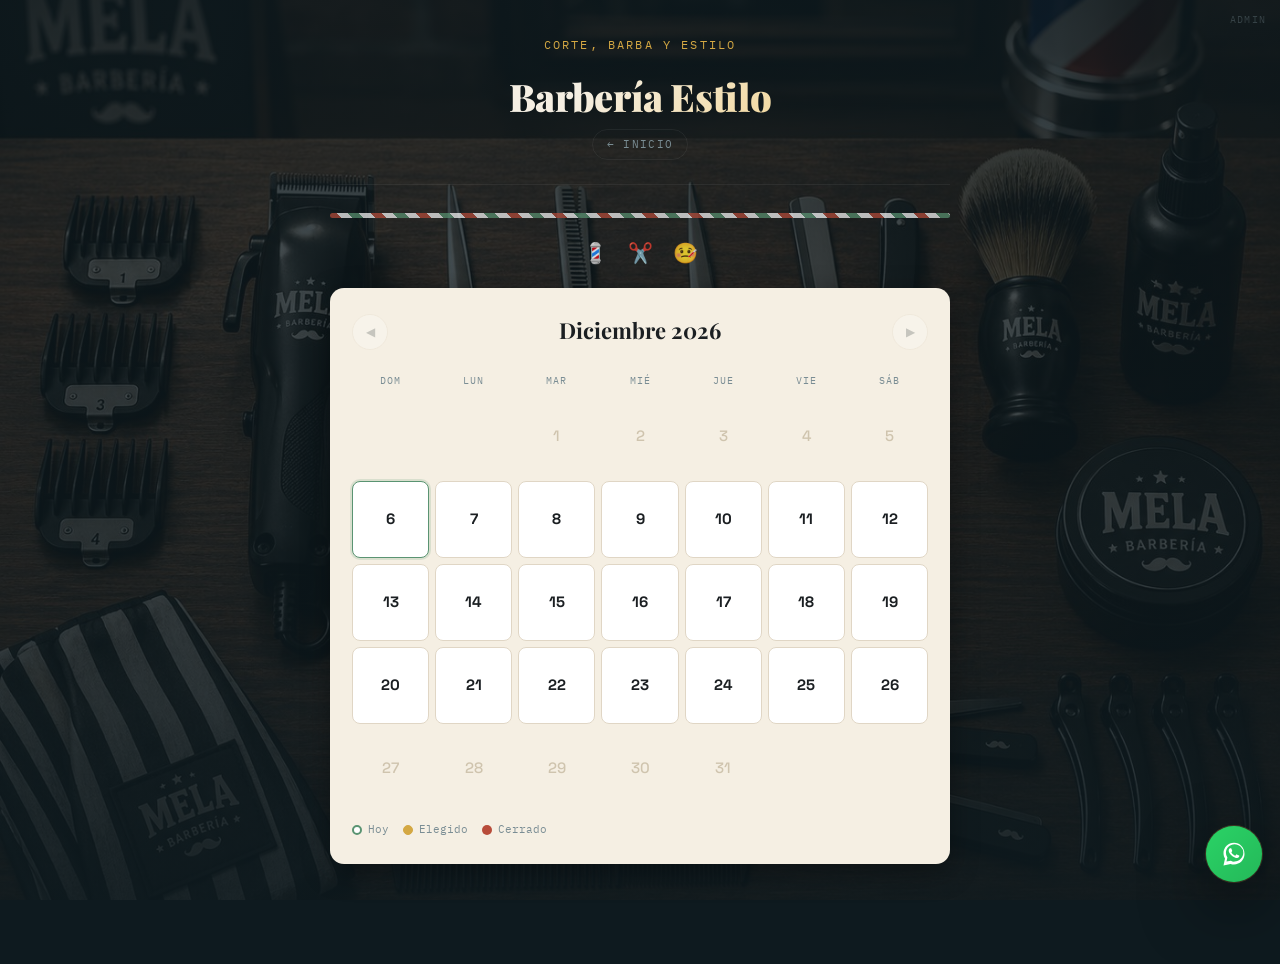
==== commit f883dd56: "actualizar" ====
--- a/agenda.html.html
+++ b/agenda.html.html
@@ -74,7 +74,7 @@
 
             <div class="service-card" data-service="Corte de pelo">
               <div class="service-img-wrap">
-                <img src="img/corte.jpg" alt="Corte de pelo" class="service-img" />
+                <img src="img/corte.jpg.jpg" alt="Corte de pelo" class="service-img" />
               </div>
               <span class="label">Corte de pelo</span>
               <span class="price">$18.000</span>
@@ -82,7 +82,7 @@
 
             <div class="service-card" data-service="Arreglo de barba">
               <div class="service-img-wrap">
-                <img src="img/arreglo_barba.jpg" alt="Arreglo de barba" class="service-img" />
+                <img src="img/arreglo_barba.jpg.jpg" alt="Arreglo de barba" class="service-img" />
               </div>
               <span class="label">Arreglo de barba</span>
               <span class="price">$7.000</span>
@@ -90,7 +90,7 @@
 
             <div class="service-card" data-service="Corte + Barba">
               <div class="service-img-wrap">
-                <img src="img/barba_y_pelo.jpg" alt="Corte y barba" class="service-img" />
+                <img src="img/barba_y_pelo.jpg.jpg" alt="Corte y barba" class="service-img" />
               </div>
               <span class="label">Corte y barba</span>
               <span class="price">$25.000</span>
@@ -98,7 +98,7 @@
 
             <div class="service-card" data-service="Dise&#241;o / Marcado">
               <div class="service-img-wrap">
-                <img src="img/marcado.jpg" alt="Dise&#241;o / Marcado" class="service-img" />
+                <img src="img/marcado.jpg.jpg" alt="Dise&#241;o / Marcado" class="service-img" />
               </div>
               <span class="label">Dise&#241;o / Marcado</span>
               <span class="price">$8.000</span>
--- a/css/style.css
+++ b/css/style.css
@@ -1,17 +1,453 @@
-/* ─── PRECIO EN TARJETAS DE SERVICIO ─── */
-.service-card .price {
-  display: block;
-  font-family: var(--font-mono);
-  font-size: 11px;
-  font-weight: 600;
-  color: var(--gold-dk);
-  background: var(--gold-bg);
-  border-radius: 999px;
-  padding: 2px 8px;
-  margin-top: 5px;
-  letter-spacing: 0.03em;
-}
-.service-card.is-active .price {
-  background: rgba(212,168,67,0.25);
-  color: var(--gold-dk);
-}+/* ============================================================
+   BARBERIA ESTILO -- Diseno Premium v2
+   ============================================================ */
+
+@import url('https://fonts.googleapis.com/css2?family=Playfair+Display:ital,wght@0,700;0,900;1,700&family=Space+Grotesk:wght@400;500;600;700&family=IBM+Plex+Mono:wght@400;500;600&display=swap');
+
+:root {
+  --bg:        #0e1a1f;
+  --bg-mid:    #142028;
+  --bg-card:   #1a2b34;
+  --paper:     #f5efe3;
+  --paper-dim: #e0d6c5;
+  --paper-off: #cfc4ae;
+  --ink:       #1b1f22;
+  --ink-mid:   #3d4a50;
+  --ink-soft:  #7a8d94;
+
+  --gold:      #d4a843;
+  --gold-lt:   #f0c76a;
+  --gold-dk:   #8a6920;
+  --gold-bg:   rgba(212, 168, 67, 0.10);
+
+  --rust:      #b84c3a;
+  --rust-lt:   #e0705c;
+  --sage:      #5a9472;
+  --sage-bg:   rgba(90, 148, 114, 0.12);
+  --occupied:  rgba(184, 76, 58, 0.12);
+
+  --line:      rgba(255,255,255,0.06);
+  --line-warm: rgba(212, 168, 67, 0.15);
+
+  --font-serif:   'Playfair Display', 'Georgia', serif;
+  --font-display: 'Space Grotesk', 'Segoe UI', sans-serif;
+  --font-mono:    'IBM Plex Mono', 'Courier New', monospace;
+  --font-body:    'Space Grotesk', 'Segoe UI', sans-serif;
+
+  --radius-sm: 8px;
+  --radius:    14px;
+  --radius-lg: 22px;
+
+  --shadow-sm:  0 2px 8px rgba(0,0,0,0.25);
+  --shadow-md:  0 8px 28px rgba(0,0,0,0.35);
+  --shadow-lg:  0 24px 64px rgba(0,0,0,0.55);
+  --glow-gold:  0 0 24px rgba(212,168,67,0.18);
+}
+
+*, *::before, *::after { box-sizing: border-box; }
+html, body { margin: 0; padding: 0; }
+html { background-color: var(--bg); color-scheme: dark; overflow-x: hidden; }
+
+body {
+  background-color: var(--bg);
+  color: var(--paper);
+  font-family: var(--font-body);
+  font-size: 15px;
+  line-height: 1.5;
+  min-height: 100vh;
+  -webkit-font-smoothing: antialiased;
+  -moz-osx-font-smoothing: grayscale;
+}
+
+a { color: inherit; }
+
+body.page-fade { opacity: 0; animation: pageFadeIn 0.45s ease forwards; }
+@keyframes pageFadeIn { from { opacity: 0; } to { opacity: 1; } }
+body.page-fade-out { animation: pageFadeOut 0.32s ease forwards; }
+@keyframes pageFadeOut { from { opacity: 1; } to { opacity: 0; } }
+@media (prefers-reduced-motion: reduce) {
+  body.page-fade, body.page-fade-out { animation: none; opacity: 1; }
+}
+
+.cut-transition {
+  position: fixed; inset: 0; z-index: 999;
+  display: none; flex-direction: column;
+  align-items: center; justify-content: center;
+  gap: 18px; background: var(--bg); opacity: 0;
+}
+.cut-transition.is-visible { display: flex; animation: cutFadeIn 0.4s ease forwards; }
+@keyframes cutFadeIn { from { opacity: 0; } to { opacity: 1; } }
+
+.cut-transition-img {
+  position: relative; width: min(94vw, 620px);
+  aspect-ratio: 5 / 4; border-radius: 22px; overflow: hidden;
+  border: 2px solid var(--line-warm); box-shadow: 0 18px 50px rgba(0,0,0,0.5);
+}
+.cut-transition-img img {
+  width: 100%; height: 100%; object-fit: cover; display: block;
+  animation: cutZoom 2.5s ease-in-out forwards;
+}
+@keyframes cutZoom { from { transform: scale(1); } to { transform: scale(1.08); } }
+
+.cut-transition-img::before, .cut-transition-img::after {
+  content: ''; position: absolute; top: 0; width: 4px; height: 0;
+  background: linear-gradient(to bottom, var(--gold), var(--gold-dk));
+  z-index: 2; animation: sideBarFill 2.3s ease-in-out forwards;
+}
+.cut-transition-img::before { left: 0; border-radius: 0 2px 2px 0; }
+.cut-transition-img::after  { right: 0; border-radius: 2px 0 0 2px; }
+@keyframes sideBarFill {
+  0% { height: 0; opacity: 1; } 85% { height: 100%; opacity: 1; } 100% { height: 100%; opacity: 0.7; }
+}
+
+.cut-transition-text {
+  font-family: var(--font-mono); font-size: 15px; letter-spacing: 0.04em;
+  color: var(--paper-dim); animation: cutTextPulse 1.4s ease-in-out infinite;
+}
+@keyframes cutTextPulse { 0%, 100% { opacity: 0.6; } 50% { opacity: 1; } }
+@media (prefers-reduced-motion: reduce) {
+  .cut-transition-img img { animation: none; }
+  .cut-transition-text { animation: none; opacity: 1; }
+}
+
+body.barber-bg { position: relative; }
+body.barber-bg::after {
+  content: ""; position: fixed; top: 0; right: 0; bottom: 0; left: 0;
+  z-index: 0; pointer-events: none; background-color: var(--bg);
+  background-image:
+    linear-gradient(180deg, rgba(14,26,31,0.88) 0%, rgba(14,26,31,0.78) 30%, rgba(14,26,31,0.82) 70%, rgba(14,26,31,0.92) 100%),
+    url('../img/fondo-completo.jpg');
+  background-repeat: no-repeat, no-repeat;
+  background-position: center, center;
+  background-size: cover, cover;
+  transform: translateZ(0); will-change: transform; backface-visibility: hidden;
+}
+body.barber-bg .page, body.barber-bg .landing { position: relative; z-index: 1; }
+
+.corner-admin {
+  position: fixed; top: 12px; right: 14px;
+  font-family: var(--font-mono); font-size: 10px; letter-spacing: 0.12em;
+  text-transform: uppercase; color: var(--ink-soft); text-decoration: none;
+  opacity: 0.35; z-index: 100; transition: opacity 0.15s, color 0.15s;
+}
+.corner-admin:hover { opacity: 1; color: var(--gold); }
+
+.page { max-width: 660px; margin: 0 auto; padding: 36px 20px 80px; }
+
+header.top {
+  text-align: center; margin-bottom: 28px;
+  padding-bottom: 24px; border-bottom: 1px solid var(--line);
+}
+header.top h1 {
+  font-family: var(--font-serif); font-size: 38px; font-weight: 900;
+  letter-spacing: -0.01em; margin: 0 0 4px;
+  background: linear-gradient(135deg, var(--paper) 40%, var(--gold-lt) 100%);
+  -webkit-background-clip: text; -webkit-text-fill-color: transparent; background-clip: text;
+}
+header.top p {
+  font-family: var(--font-mono); font-size: 12px; letter-spacing: 0.18em;
+  text-transform: uppercase; color: var(--gold); margin: 0 0 14px;
+}
+
+.barber-strip {
+  height: 5px; border-radius: 999px; margin-bottom: 20px;
+  background: repeating-linear-gradient(45deg, var(--rust) 0 8px, #fff 8px 16px, var(--sage) 16px 24px, #fff 24px 32px);
+  opacity: 0.7;
+}
+.tools-row { display: flex; justify-content: center; gap: 20px; font-size: 20px; margin: 0 0 20px; opacity: 0.85; }
+.tools-row span:nth-child(1) { animation: bob 2.8s ease-in-out infinite; }
+.tools-row span:nth-child(2) { animation: bob 2.8s ease-in-out infinite 0.4s; }
+.tools-row span:nth-child(3) { animation: bob 2.8s ease-in-out infinite 0.8s; }
+@keyframes bob { 0%, 100% { transform: translateY(0); } 50% { transform: translateY(-4px); } }
+
+.home-link {
+  display: inline-flex; align-items: center; gap: 6px;
+  font-family: var(--font-mono); font-size: 11px; letter-spacing: 0.12em;
+  text-transform: uppercase; color: var(--ink-soft); text-decoration: none;
+  border: 1px solid var(--line); border-radius: 999px; padding: 6px 14px;
+  transition: border-color 0.15s, color 0.15s;
+}
+.home-link:hover { border-color: var(--gold); color: var(--gold); }
+
+.calendar-sheet { padding-bottom: 18px; }
+.calendar-header { display: flex; align-items: center; justify-content: space-between; gap: 10px; margin-bottom: 2px; }
+.calendar-header h2 { margin: 0; text-align: center; flex: 1; }
+.calendar-nav-btn {
+  width: 36px; height: 36px; flex-shrink: 0; border-radius: 50%;
+  border: 1.5px solid var(--paper-dim); background: #fff; color: var(--ink-mid);
+  font-size: 12px; display: flex; align-items: center; justify-content: center;
+  cursor: pointer; transition: border-color 0.15s, color 0.15s, transform 0.12s, box-shadow 0.15s;
+}
+.calendar-nav-btn:hover:not(:disabled) { border-color: var(--gold); color: var(--gold-dk); transform: translateY(-1px); box-shadow: var(--shadow-sm); }
+.calendar-nav-btn:active:not(:disabled) { transform: scale(0.94); }
+.calendar-nav-btn:disabled { opacity: 0.25; cursor: default; }
+
+.calendar-grid { display: grid; grid-template-columns: repeat(7, 1fr); gap: 6px; margin: 18px 0 14px; }
+.calendar-cell {
+  position: relative; aspect-ratio: 1; display: flex; flex-direction: column;
+  align-items: center; justify-content: center; gap: 3px;
+  border-radius: var(--radius-sm); border: 1.5px solid var(--paper-dim);
+  background: #fff; cursor: pointer;
+  transition: transform 0.14s cubic-bezier(.34,1.56,.64,1), border-color 0.15s, background 0.15s, box-shadow 0.15s;
+}
+.calendar-cell:hover { transform: translateY(-2px); box-shadow: var(--shadow-sm); border-color: var(--sage); }
+.cal-day-num { font-family: var(--font-display); font-size: 15px; font-weight: 700; color: var(--ink); }
+.calendar-cell.is-head { background: transparent; border: none; cursor: default; aspect-ratio: auto; padding: 4px 0; font-family: var(--font-mono); font-size: 10px; letter-spacing: 0.1em; color: var(--ink-soft); }
+.calendar-cell.is-head:hover { transform: none; box-shadow: none; }
+.calendar-cell.is-empty { background: transparent; border: none; cursor: default; }
+.calendar-cell.is-empty:hover { transform: none; box-shadow: none; }
+.calendar-cell.is-disabled { background: transparent; border-color: transparent; cursor: default; pointer-events: none; }
+.calendar-cell.is-disabled .cal-day-num { color: var(--paper-off); font-weight: 500; }
+.calendar-cell.is-today { border-color: var(--sage); box-shadow: 0 0 0 2px rgba(90,148,114,0.18); }
+.calendar-cell.is-closed { background: rgba(184,76,58,0.05); border-color: rgba(184,76,58,0.25); }
+.calendar-cell.is-closed .cal-day-num { color: var(--rust); opacity: 0.75; }
+.calendar-cell.is-selected { background: var(--gold); border-color: var(--gold); box-shadow: 0 4px 16px rgba(212,168,67,0.35); transform: translateY(-2px); }
+.calendar-cell.is-selected .cal-day-num { color: var(--gold-dk); }
+.cal-meal-dot { font-size: 9px; line-height: 1; }
+.cal-closed-dot { width: 5px; height: 5px; border-radius: 50%; background: var(--rust); }
+.calendar-legend { display: flex; flex-wrap: wrap; gap: 14px; font-size: 11px; font-family: var(--font-mono); color: var(--ink-soft); }
+.calendar-legend span { display: inline-flex; align-items: center; gap: 6px; }
+.dot-today { background: #fff; border: 2px solid var(--sage); }
+.dot-selected { background: var(--gold); border: 1px solid var(--gold); }
+
+.sheet { background: var(--paper); color: var(--ink); border-radius: var(--radius); padding: 26px 22px; margin-bottom: 20px; box-shadow: var(--shadow-md); }
+
+.schedule-split { display: flex; flex-direction: column; gap: 0; }
+.calendar-sheet {
+  overflow: hidden; max-height: 900px; opacity: 1; margin-bottom: 20px;
+  transition: max-height 0.45s cubic-bezier(.4,0,.2,1), opacity 0.3s ease, margin 0.35s ease, padding 0.35s ease;
+}
+.schedule-split.has-day .calendar-sheet { max-height: 0; opacity: 0; margin-bottom: 0; padding-top: 0; padding-bottom: 0; pointer-events: none; }
+
+.cal-collapsed-bar {
+  display: none; width: 100%; align-items: center; gap: 10px;
+  background: var(--paper); border: 1.5px solid var(--gold); border-radius: var(--radius);
+  padding: 13px 18px; margin-bottom: 14px; cursor: pointer; text-align: left;
+  font-family: var(--font-mono); font-size: 13px; font-weight: 600; color: var(--gold-dk);
+  box-shadow: var(--shadow-sm);
+  transition: background 0.15s, box-shadow 0.15s, transform 0.12s;
+  animation: slideDown 0.35s cubic-bezier(.4,0,.2,1) forwards;
+}
+.cal-collapsed-bar:hover { background: rgba(212,168,67,0.08); box-shadow: var(--shadow-md); transform: translateY(-1px); }
+.ccb-icon { font-size: 16px; }
+.ccb-label { flex: 1; letter-spacing: 0.03em; }
+.ccb-arrow { font-size: 11px; opacity: 0.6; transition: transform 0.25s ease; }
+.cal-collapsed-bar:hover .ccb-arrow { transform: translateY(2px); }
+.schedule-split.has-day .cal-collapsed-bar { display: flex; }
+@keyframes slideDown { from { opacity: 0; transform: translateY(-6px); } to { opacity: 1; transform: translateY(0); } }
+
+.slots-panel {
+  max-height: 0; overflow: hidden; opacity: 0; margin-bottom: 0; padding-top: 0; padding-bottom: 0;
+  transition: max-height 0.5s cubic-bezier(.4,0,.2,1), opacity 0.35s ease 0.1s, padding 0.4s ease, margin 0.4s ease;
+  pointer-events: none;
+}
+.schedule-split.has-day .slots-panel { max-height: 2000px; opacity: 1; margin-bottom: 20px; padding-top: 20px; padding-bottom: 20px; pointer-events: auto; }
+
+.day-chip-bar { display: flex; align-items: center; gap: 8px; margin-bottom: 16px; flex-wrap: wrap; }
+.day-chip-label { font-family: var(--font-mono); font-size: 11px; letter-spacing: 0.08em; text-transform: uppercase; color: var(--ink-soft); margin-right: 2px; }
+.day-chip { display: inline-flex; align-items: center; gap: 5px; background: var(--gold); color: var(--gold-dk); font-family: var(--font-mono); font-size: 12px; font-weight: 700; letter-spacing: 0.04em; padding: 5px 12px; border-radius: 999px; box-shadow: 0 2px 8px rgba(212,168,67,0.35); }
+.day-chip-dot { width: 6px; height: 6px; border-radius: 50%; background: var(--gold-dk); opacity: 0.6; }
+
+.slots-grid { display: grid; grid-template-columns: repeat(4, 1fr); gap: 7px; }
+@media (max-width: 480px) { .slots-grid { grid-template-columns: repeat(3, 1fr); } }
+@media (max-width: 320px) { .slots-grid { grid-template-columns: repeat(2, 1fr); } }
+
+.flap-compact {
+  display: flex; flex-direction: column; align-items: center; justify-content: center;
+  gap: 2px; background: #fff; border: 1.5px solid var(--paper-dim); border-radius: 10px;
+  padding: 9px 4px; cursor: pointer;
+  transition: border-color 0.15s, background 0.15s, transform 0.12s, box-shadow 0.15s;
+  text-align: center; position: relative; overflow: hidden;
+}
+.flap-compact::after { content: ''; position: absolute; top: 0; left: 0; right: 0; height: 2px; background: var(--sage); transform: scaleX(0); transform-origin: left; transition: transform 0.18s ease; border-radius: 2px 2px 0 0; }
+.flap-compact:hover { border-color: var(--sage); background: var(--sage-bg); transform: translateY(-2px); box-shadow: 0 3px 10px rgba(90,148,114,0.18); }
+.flap-compact:hover::after { transform: scaleX(1); }
+.flap-compact .fc-time { font-family: var(--font-mono); font-size: 13px; font-weight: 700; color: var(--ink); letter-spacing: 0.01em; line-height: 1.1; }
+.flap-compact .fc-status { font-family: var(--font-mono); font-size: 9px; letter-spacing: 0.07em; text-transform: uppercase; color: var(--sage); font-weight: 600; line-height: 1; }
+.flap-compact.is-busy { background: rgba(0,0,0,0.02); opacity: 0.4; cursor: default; pointer-events: none; }
+.flap-compact.is-busy .fc-time { color: var(--ink-soft); text-decoration: line-through; }
+.flap-compact.is-busy .fc-status { color: var(--ink-soft); }
+.flap-compact.is-break { background: rgba(212,168,67,0.07); border-color: rgba(212,168,67,0.3); border-style: dashed; cursor: default; pointer-events: none; grid-column: 1 / -1; flex-direction: row; gap: 8px; padding: 8px 14px; justify-content: center; border-radius: 8px; }
+.flap-compact.is-break .fc-time { font-size: 11px; color: var(--gold-dk); font-weight: 600; }
+.flap-compact.is-break .fc-status { color: var(--gold-dk); opacity: 0.7; }
+
+.sheet h2 { font-family: var(--font-serif); font-size: 22px; font-weight: 700; margin: 0 0 4px; color: var(--ink); text-transform: capitalize; }
+.sheet .sub { color: var(--ink-mid); font-size: 13px; margin: 0 0 20px; font-family: var(--font-mono); letter-spacing: 0.04em; }
+
+.board { display: flex; flex-direction: column; gap: 8px; }
+.flap { display: flex; align-items: center; justify-content: space-between; background: #fff; border: 1.5px solid var(--paper-dim); border-radius: var(--radius-sm); padding: 14px 18px; cursor: pointer; transition: border-color 0.15s, background 0.15s, transform 0.12s, box-shadow 0.15s; position: relative; overflow: hidden; }
+.flap.is-free::before { content: ''; position: absolute; left: 0; top: 0; bottom: 0; width: 3px; background: var(--sage); border-radius: 3px 0 0 3px; opacity: 0; transition: opacity 0.15s; }
+.flap.is-free:hover { border-color: var(--sage); background: var(--sage-bg); transform: translateX(2px); box-shadow: var(--shadow-sm); }
+.flap.is-free:hover::before { opacity: 1; }
+.flap .time { font-family: var(--font-mono); font-size: 17px; font-weight: 600; letter-spacing: 0.06em; color: var(--ink); }
+.flap-right { display: flex; align-items: center; gap: 10px; }
+.flap .status { font-family: var(--font-mono); font-size: 11px; letter-spacing: 0.12em; text-transform: uppercase; padding: 4px 10px; border-radius: 999px; font-weight: 500; }
+.flap.is-free .status { background: var(--sage-bg); color: #2d6644; border: 1px solid rgba(90,148,114,0.25); }
+.flap-arrow { font-size: 15px; color: var(--sage); font-weight: 700; transition: transform 0.15s; }
+.flap.is-free:hover .flap-arrow { transform: translateX(4px); }
+.flap.is-busy { cursor: default; opacity: 0.5; }
+.flap.is-busy .status { background: var(--occupied); color: var(--rust); border: 1px solid rgba(184,76,58,0.2); }
+.flap.is-busy .time { color: var(--ink-mid); }
+.flap.is-break { cursor: default; background: var(--gold-bg); border: 1.5px dashed var(--gold); }
+.flap.is-break:hover { transform: none; box-shadow: none; }
+.flap.is-break .time { color: var(--gold-dk); font-weight: 700; }
+.status-break { background: rgba(212,168,67,0.22); color: var(--gold-dk); border: 1px solid rgba(212,168,67,0.35); }
+
+.meal-banner { display: flex; flex-wrap: wrap; gap: 8px; margin-bottom: 16px; }
+.meal-chip { display: inline-flex; align-items: center; gap: 6px; background: var(--gold-bg); border: 1px solid var(--line-warm); color: var(--gold-dk); font-family: var(--font-mono); font-size: 12px; letter-spacing: 0.02em; padding: 7px 12px; border-radius: 999px; font-weight: 600; }
+
+.rest-notice { border: 1.5px dashed rgba(184,76,58,0.4); border-radius: var(--radius-sm); padding: 20px; text-align: center; font-size: 14px; color: var(--rust); background: rgba(184,76,58,0.05); }
+.rest-notice strong { display: block; font-family: var(--font-serif); font-size: 17px; margin-bottom: 8px; color: var(--ink); }
+.rest-reason { display: block; font-family: var(--font-mono); font-size: 12px; letter-spacing: 0.02em; color: var(--ink-mid); background: rgba(0,0,0,0.04); border-radius: 6px; padding: 5px 10px; margin: 0 auto 10px; max-width: fit-content; }
+
+.btn { display: inline-flex; align-items: center; justify-content: center; gap: 8px; font-family: var(--font-display); font-weight: 600; font-size: 15px; padding: 13px 20px; border-radius: var(--radius-sm); border: none; cursor: pointer; text-decoration: none; transition: transform 0.1s, filter 0.15s, box-shadow 0.15s; letter-spacing: 0.01em; }
+.btn:active { transform: scale(0.97); }
+.btn-primary { background: linear-gradient(135deg, var(--gold) 0%, var(--gold-lt) 100%); color: var(--gold-dk); width: 100%; box-shadow: 0 4px 16px rgba(212,168,67,0.30); }
+.btn-primary:hover { filter: brightness(1.08); box-shadow: 0 6px 24px rgba(212,168,67,0.45); }
+.btn-ghost { background: transparent; color: var(--ink-mid); border: 1.5px solid var(--paper-dim); }
+.btn-ghost:hover { background: var(--paper-dim); }
+.btn-accept { background: var(--sage); color: #fff; }
+.btn-reject { background: var(--rust); color: #fff; }
+.btn-small { font-size: 13px; padding: 8px 12px; }
+
+.overlay { position: fixed; inset: 0; background: rgba(8,14,18,0.75); backdrop-filter: blur(6px); -webkit-backdrop-filter: blur(6px); display: none; align-items: center; justify-content: center; padding: 20px; z-index: 200; opacity: 0; transition: opacity 0.2s; }
+.overlay.is-open { display: flex; animation: overlayIn 0.22s ease forwards; }
+@keyframes overlayIn { from { opacity: 0; } to { opacity: 1; } }
+
+.modal { background: var(--paper); color: var(--ink); border-radius: var(--radius-lg); padding: 28px 24px; width: 100%; max-width: 400px; box-shadow: var(--shadow-lg), var(--glow-gold); animation: modalSlide 0.25s cubic-bezier(.34,1.56,.64,1) forwards; position: relative; }
+@keyframes modalSlide { from { transform: translateY(18px) scale(0.97); opacity: 0; } to { transform: translateY(0) scale(1); opacity: 1; } }
+.modal::before { content: ''; position: absolute; top: 0; left: 24px; right: 24px; height: 3px; background: linear-gradient(90deg, var(--rust), var(--gold), var(--sage)); border-radius: 0 0 4px 4px; }
+.modal-close { position: absolute; top: 16px; right: 16px; width: 30px; height: 30px; display: flex; align-items: center; justify-content: center; border: none; background: var(--paper-dim); color: var(--ink-mid); border-radius: 50%; font-size: 14px; cursor: pointer; transition: background 0.15s, color 0.15s; }
+.modal-close:hover { background: var(--rust); color: #fff; }
+.modal h3 { font-family: var(--font-serif); font-size: 22px; font-weight: 700; margin: 8px 0 4px; color: var(--ink); }
+.modal-sub { font-family: var(--font-mono); font-size: 13px; color: var(--gold-dk); margin: 0 0 20px; letter-spacing: 0.04em; background: var(--gold-bg); padding: 6px 12px; border-radius: 6px; display: inline-block; }
+
+.field { margin-bottom: 16px; }
+.contact-reveal { display: grid; grid-template-rows: 0fr; opacity: 0; transition: grid-template-rows 0.38s cubic-bezier(.4,0,.2,1), opacity 0.3s ease; }
+.contact-reveal.is-open { grid-template-rows: 1fr; opacity: 1; }
+.contact-reveal-inner { overflow: hidden; min-height: 0; }
+.contact-reveal .field:first-of-type { margin-top: 18px; }
+.field label { display: block; font-size: 11px; font-family: var(--font-mono); text-transform: uppercase; letter-spacing: 0.1em; color: var(--ink-mid); margin-bottom: 7px; font-weight: 500; }
+.field input { width: 100%; padding: 12px 14px; border-radius: var(--radius-sm); border: 1.5px solid var(--paper-dim); font-family: var(--font-body); font-size: 15px; background: #fff; color: var(--ink); transition: border-color 0.15s, box-shadow 0.15s; }
+.field input:focus { outline: none; border-color: var(--gold); box-shadow: 0 0 0 3px rgba(212,168,67,0.15); }
+.field input::placeholder { color: var(--paper-off); }
+
+.service-grid { display: grid; grid-template-columns: repeat(2, 1fr); gap: 8px; margin-bottom: 6px; }
+
+.service-card {
+  background: #fff; border: 1.5px solid var(--paper-dim);
+  border-radius: var(--radius-sm); padding: 0 0 12px 0;
+  text-align: center; cursor: pointer; overflow: hidden;
+  transition: border-color 0.15s, transform 0.12s cubic-bezier(.34,1.56,.64,1), background 0.15s, box-shadow 0.15s;
+  user-select: none;
+}
+.service-card:hover { transform: translateY(-2px); box-shadow: var(--shadow-sm); }
+
+.service-img-wrap { width: 100%; height: 90px; overflow: hidden; border-radius: 8px 8px 0 0; margin-bottom: 8px; }
+.service-img { width: 100%; height: 100%; object-fit: cover; display: block; transition: transform 0.3s ease; }
+.service-card:hover .service-img { transform: scale(1.06); }
+
+.service-card .icon { font-size: 24px; display: block; margin-bottom: 6px; line-height: 1; }
+.service-card .label { font-family: var(--font-display); font-weight: 600; font-size: 12px; display: block; color: var(--ink-mid); padding: 0 8px; }
+.service-card .price { display: block; font-family: var(--font-mono); font-size: 11px; font-weight: 600; color: var(--gold-dk); background: var(--gold-bg); border-radius: 999px; padding: 2px 8px; margin: 5px auto 0; width: fit-content; letter-spacing: 0.03em; }
+.service-card.is-active { border-color: var(--gold); background: var(--gold-bg); box-shadow: 0 2px 12px rgba(212,168,67,0.2); }
+.service-card.is-active .label { color: var(--gold-dk); }
+.service-card.is-active .price { background: rgba(212,168,67,0.25); color: var(--gold-dk); }
+
+.modal-actions { display: flex; gap: 10px; margin-top: 20px; }
+.modal-actions .btn { flex: 1; }
+
+.success-screen { display: none; flex-direction: column; align-items: center; text-align: center; padding: 12px 4px 4px; }
+.success-screen.is-visible { display: flex; animation: successFadeIn 0.3s ease forwards; }
+@keyframes successFadeIn { from { opacity: 0; transform: scale(0.95); } to { opacity: 1; transform: scale(1); } }
+.success-check { width: 84px; height: 84px; margin-bottom: 14px; }
+.success-check svg { width: 100%; height: 100%; }
+.success-check-circle { stroke: var(--sage); stroke-width: 3; stroke-dasharray: 151; stroke-dashoffset: 151; animation: successCircle 0.5s cubic-bezier(.65,0,.45,1) forwards; }
+.success-check-mark { stroke: var(--sage); stroke-width: 4; stroke-linecap: round; stroke-linejoin: round; stroke-dasharray: 36; stroke-dashoffset: 36; animation: successMark 0.35s ease forwards 0.45s; }
+@keyframes successCircle { to { stroke-dashoffset: 0; } }
+@keyframes successMark { to { stroke-dashoffset: 0; } }
+.success-screen h3 { font-family: var(--font-serif); font-size: 21px; font-weight: 700; margin: 4px 0 6px; color: var(--ink); }
+.success-screen p { font-family: var(--font-mono); font-size: 13px; color: var(--ink-mid); margin: 0; }
+
+.appt { border: 1px solid var(--paper-dim); border-radius: var(--radius-sm); padding: 14px 16px; margin-bottom: 8px; display: flex; align-items: center; justify-content: space-between; gap: 10px; flex-wrap: wrap; background: #fff; }
+.appt .who { font-weight: 600; color: var(--ink); }
+.appt .when { font-family: var(--font-mono); font-size: 13px; color: var(--ink-soft); }
+.appt .tag { font-size: 11px; text-transform: uppercase; letter-spacing: 0.1em; padding: 3px 9px; border-radius: 999px; font-family: var(--font-mono); }
+.tag-pendiente { background: rgba(212,168,67,0.2); color: var(--gold-dk); }
+.tag-confirmada { background: rgba(90,148,114,0.18); color: #2d6644; }
+.tag-rechazada { background: rgba(184,76,58,0.15); color: var(--rust); }
+.appt-actions { display: flex; gap: 6px; }
+.empty { color: var(--ink-soft); font-size: 14px; text-align: center; padding: 20px 0; }
+
+.meal-type-grid { display: grid; grid-template-columns: repeat(3, 1fr); gap: 8px; }
+.scope-grid { display: grid; grid-template-columns: repeat(2, 1fr); gap: 8px; }
+@media (min-width: 420px) { .scope-grid { grid-template-columns: repeat(4, 1fr); } }
+
+.meal-type-card, .scope-card { background: #fff; border: 1.5px solid var(--paper-dim); border-radius: var(--radius-sm); padding: 12px 6px; text-align: center; cursor: pointer; font-family: var(--font-display); font-weight: 600; font-size: 12px; color: var(--ink-mid); display: flex; align-items: center; justify-content: center; transition: border-color 0.15s, transform 0.12s cubic-bezier(.34,1.56,.64,1), background 0.15s, box-shadow 0.15s; user-select: none; }
+.meal-type-card { flex-direction: column; }
+.meal-type-card .icon { font-size: 22px; display: block; margin-bottom: 5px; line-height: 1; }
+.meal-type-card:hover, .scope-card:hover { transform: translateY(-2px); box-shadow: var(--shadow-sm); }
+.meal-type-card.is-active, .scope-card.is-active { border-color: var(--gold); background: var(--gold-bg); color: var(--gold-dk); box-shadow: 0 2px 12px rgba(212,168,67,0.2); }
+
+.meal-row { display: flex; align-items: center; justify-content: space-between; gap: 10px; border: 1px solid var(--paper-dim); border-radius: var(--radius-sm); padding: 12px 14px; margin-bottom: 8px; background: #fff; }
+.meal-row .meal-info { display: flex; flex-direction: column; gap: 3px; min-width: 0; }
+.meal-row .meal-title { font-weight: 600; color: var(--ink); font-size: 14px; display: flex; align-items: center; gap: 6px; }
+.meal-row .meal-time { font-family: var(--font-mono); font-size: 12px; color: var(--ink-soft); }
+.meal-row .meal-scope { font-family: var(--font-mono); font-size: 11px; color: var(--gold-dk); }
+.btn-delete-small { width: 30px; height: 30px; flex-shrink: 0; border-radius: 50%; border: none; background: var(--occupied); color: var(--rust); cursor: pointer; display: flex; align-items: center; justify-content: center; font-size: 14px; transition: background 0.15s, color 0.15s; }
+.btn-delete-small:hover { background: var(--rust); color: #fff; }
+
+.cal-grid { display: grid; grid-template-columns: repeat(7, 1fr); gap: 6px; }
+.cal-cell { aspect-ratio: 1; display: flex; align-items: center; justify-content: center; border-radius: var(--radius-sm); border: 1px solid var(--paper-dim); font-family: var(--font-mono); font-size: 13px; cursor: pointer; background: #fff; transition: border-color 0.12s; position: relative; }
+.cal-cell:hover { border-color: var(--gold); }
+.cal-cell.is-off { color: var(--ink-soft); background: transparent; border: none; cursor: default; }
+.cal-cell.is-rest { background: var(--rust); color: #fff; border-color: var(--rust); }
+.cal-cell.is-partial { background: var(--gold-bg); border-color: var(--gold); color: var(--gold-dk); }
+.cal-cell.has-break::after { content: ''; position: absolute; bottom: 5px; left: 50%; transform: translateX(-50%); width: 5px; height: 5px; border-radius: 50%; background: var(--gold); }
+.cal-cell.is-rest.has-break::after { background: #fff; }
+.cal-legend { display: flex; gap: 16px; font-size: 12px; color: var(--ink-soft); margin-top: 10px; }
+.cal-legend span { display: inline-flex; align-items: center; gap: 6px; }
+.dot { width: 10px; height: 10px; border-radius: 50%; display: inline-block; }
+.dot-rest { background: var(--rust); }
+.dot-partial { background: var(--gold-bg); border: 1.5px solid var(--gold); }
+.dot-normal { background: #fff; border: 1px solid var(--paper-dim); }
+
+footer.foot { text-align: center; font-size: 12px; color: var(--ink-soft); margin-top: 32px; }
+footer.foot a { color: var(--gold); text-decoration: none; }
+footer.foot .sep { margin: 0 8px; opacity: 0.3; }
+
+.landing { min-height: 100vh; display: flex; align-items: center; justify-content: center; padding: 24px; position: relative; overflow: hidden; }
+.landing-card { max-width: 440px; width: 100%; text-align: center; position: relative; z-index: 1; background: var(--bg-card); border: 1px solid var(--line); border-radius: var(--radius-lg); padding: 40px 32px 36px; box-shadow: var(--shadow-lg); }
+.landing-card .badge { display: inline-flex; margin-bottom: 20px; background: rgba(245,239,227,0.08); color: var(--paper-dim); border: 1px solid var(--line); font-family: var(--font-mono); font-size: 11px; letter-spacing: 0.14em; text-transform: uppercase; padding: 6px 16px; border-radius: 999px; }
+.landing-card h1 { font-family: var(--font-serif); font-size: 34px; font-weight: 900; margin: 0 0 6px; background: linear-gradient(135deg, var(--paper) 40%, var(--gold-lt) 100%); -webkit-background-clip: text; -webkit-text-fill-color: transparent; background-clip: text; }
+.landing-card .sub { font-family: var(--font-mono); font-size: 12px; letter-spacing: 0.14em; text-transform: uppercase; color: var(--ink-soft); margin: 0 0 6px; }
+.landing-card .est-line { font-family: var(--font-mono); font-size: 11px; color: var(--ink-soft); margin: 0 0 28px; letter-spacing: 0.2em; }
+.landing-card .divider { display: flex; align-items: center; gap: 12px; margin: 20px 0; color: var(--ink-soft); font-size: 16px; }
+.landing-card .divider::before, .landing-card .divider::after { content: ''; flex: 1; height: 1px; background: var(--line); }
+.landing-card .btn { width: 100%; }
+.landing-card .btn + .btn { margin-top: 10px; }
+
+.barber-pole { width: 52px; height: 136px; margin: 0 auto 22px; border-radius: 26px; background: repeating-linear-gradient(45deg, var(--rust) 0 13px, var(--paper) 13px 26px, var(--bg-card) 26px 39px, var(--paper) 39px 52px); background-size: 100% 200%; animation: pole-spin 1.8s linear infinite; box-shadow: 0 8px 24px rgba(0,0,0,0.35); }
+.barber-pole::after { content: ''; display: block; width: 100%; height: 100%; border-radius: 23px; box-shadow: inset 0 0 0 1px rgba(0,0,0,0.1); }
+@keyframes pole-spin { to { background-position: 0 -52px; } }
+@media (prefers-reduced-motion: reduce) { .barber-pole { animation: none; } .tools-row span { animation: none; } }
+
+.wa-float { position: fixed; right: 18px; bottom: 18px; bottom: calc(18px + env(safe-area-inset-bottom, 0px)); width: 56px; height: 56px; border-radius: 50%; background: linear-gradient(135deg, #2bd366, #1f9e4d); color: #fff; display: flex; align-items: center; justify-content: center; box-shadow: var(--shadow-lg), 0 0 0 1px rgba(212,168,67,0.25); z-index: 300; text-decoration: none; transition: transform 0.15s, box-shadow 0.15s; }
+.wa-float:hover { transform: translateY(-3px) scale(1.04); box-shadow: var(--shadow-lg), 0 0 0 2px var(--gold); }
+.wa-float:active { transform: scale(0.96); }
+.wa-float-ping { position: absolute; inset: 0; border-radius: 50%; background: #2bd366; opacity: 0.5; animation: wa-ping 2.6s ease-out infinite; z-index: -1; }
+@keyframes wa-ping { 0% { transform: scale(1); opacity: 0.45; } 70% { transform: scale(1.7); opacity: 0; } 100% { transform: scale(1.7); opacity: 0; } }
+
+.hero-phrase { font-family: var(--font-serif); font-style: italic; font-weight: 700; font-size: 15px; color: var(--paper-dim); max-width: 280px; margin: 0 auto 24px; line-height: 1.45; position: relative; z-index: 1; }
+.icon-strip { display: flex; justify-content: center; gap: 14px; flex-wrap: wrap; margin: 4px 0 26px; position: relative; z-index: 1; }
+.icon-chip { display: flex; flex-direction: column; align-items: center; gap: 7px; width: 60px; }
+.icon-chip .icon-circle { width: 48px; height: 48px; border-radius: 50%; display: flex; align-items: center; justify-content: center; background: var(--gold-bg); border: 1px solid var(--line-warm); color: var(--gold-lt); transition: transform 0.15s, background 0.15s, border-color 0.15s; }
+.icon-chip:hover .icon-circle { transform: translateY(-3px); background: rgba(212,168,67,0.18); border-color: var(--gold); }
+.icon-chip svg { width: 22px; height: 22px; }
+.icon-chip .icon-label { font-family: var(--font-mono); font-size: 9.5px; letter-spacing: 0.05em; text-transform: uppercase; color: var(--ink-soft); text-align: center; }
+
+a:focus-visible, button:focus-visible, .flap:focus-visible, .date-chip:focus-visible, .cal-cell:focus-visible, .calendar-cell:focus-visible, .calendar-nav-btn:focus-visible, .service-card:focus-visible, .meal-type-card:focus-visible, .scope-card:focus-visible { outline: 2px solid var(--gold); outline-offset: 2px; }
+
+@media (min-width: 441px) and (max-width: 860px) { .page { padding: 32px 28px 80px; } .landing-card { max-width: 440px; padding: 40px 36px 36px; } .icon-chip { width: 70px; } }
+@media (max-width: 440px) { header.top h1 { font-size: 30px; } .modal { padding: 22px 18px; } .page { padding: 24px 14px 60px; } .wa-float { width: 50px; height: 50px; right: 14px; bottom: 14px; bottom: calc(14px + env(safe-area-inset-bottom, 0px)); } .icon-strip { gap: 10px; } .icon-chip { width: 54px; } .icon-chip .icon-circle { width: 44px; height: 44px; } .calendar-grid { gap: 4px; } .cal-day-num { font-size: 13px; } .calendar-nav-btn { width: 32px; height: 32px; } }
+@media (prefers-reduced-motion: reduce) { .wa-float-ping { animation: none; } }
